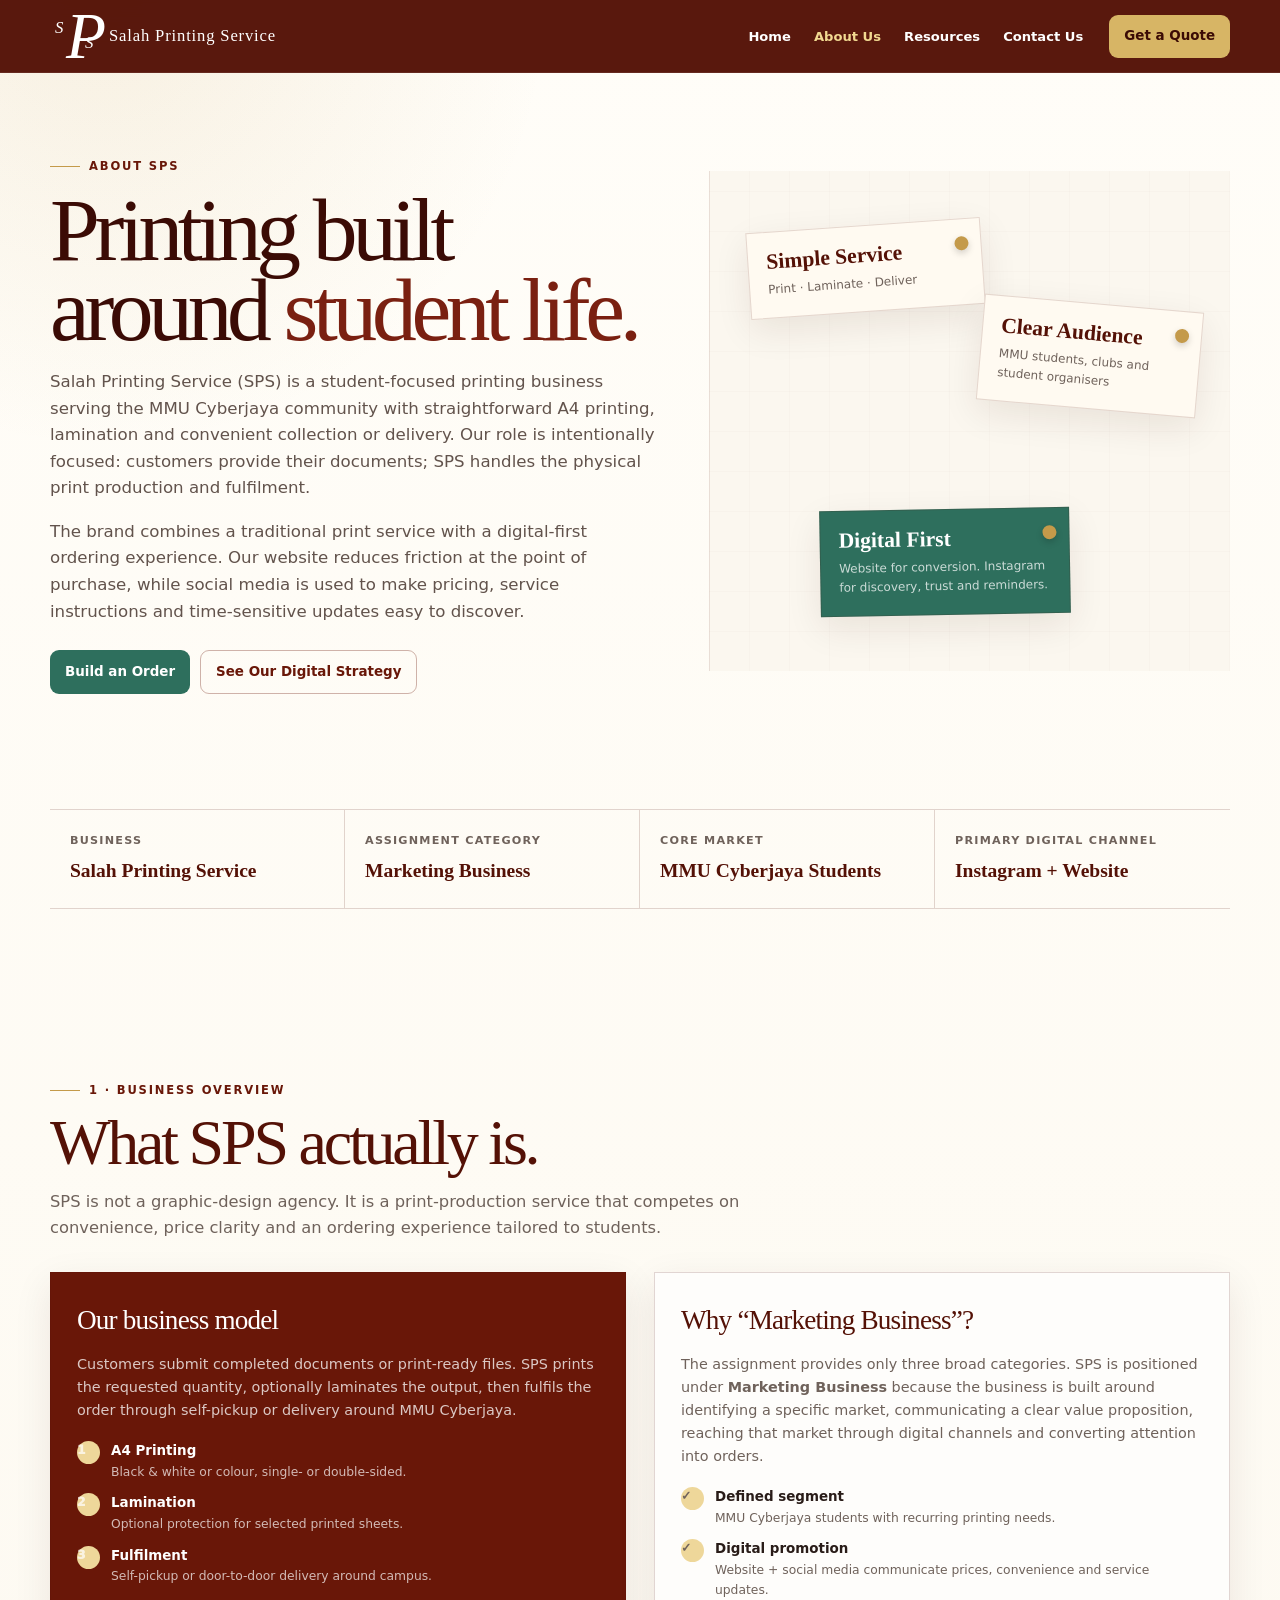
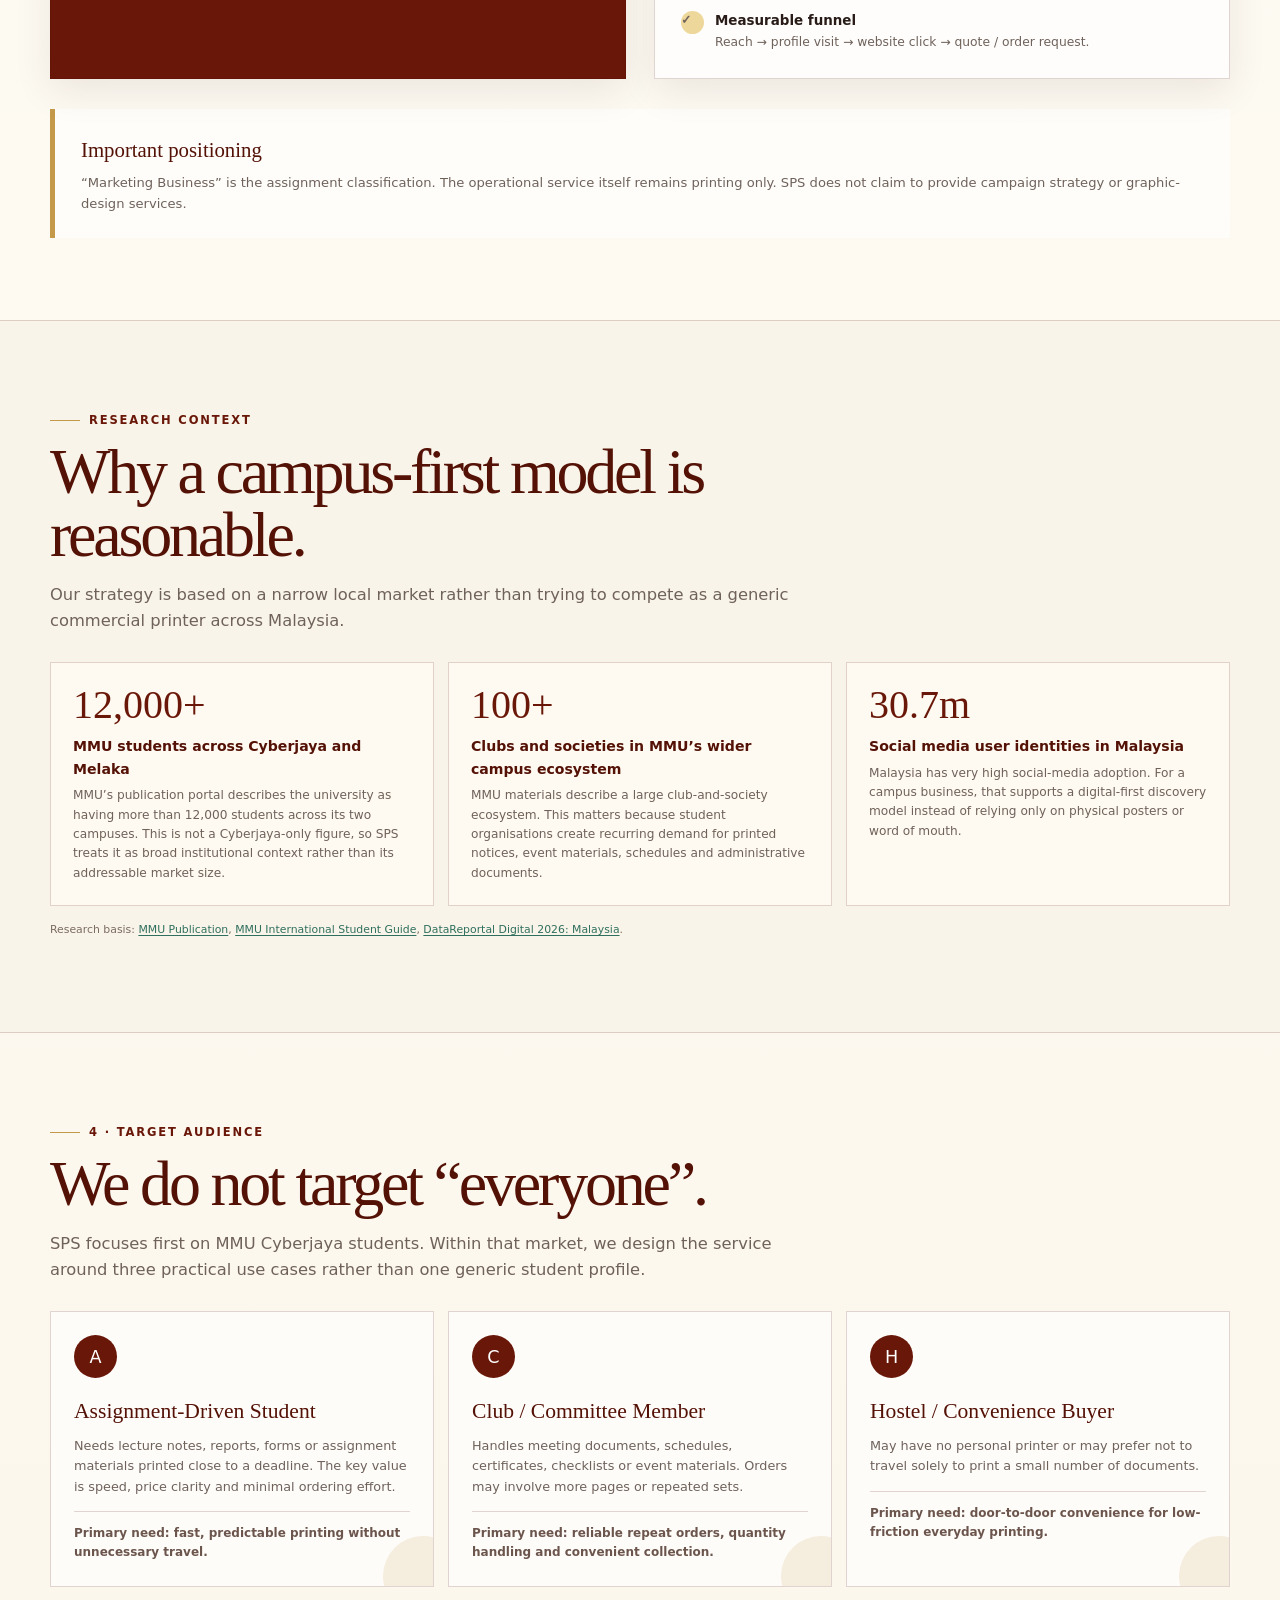
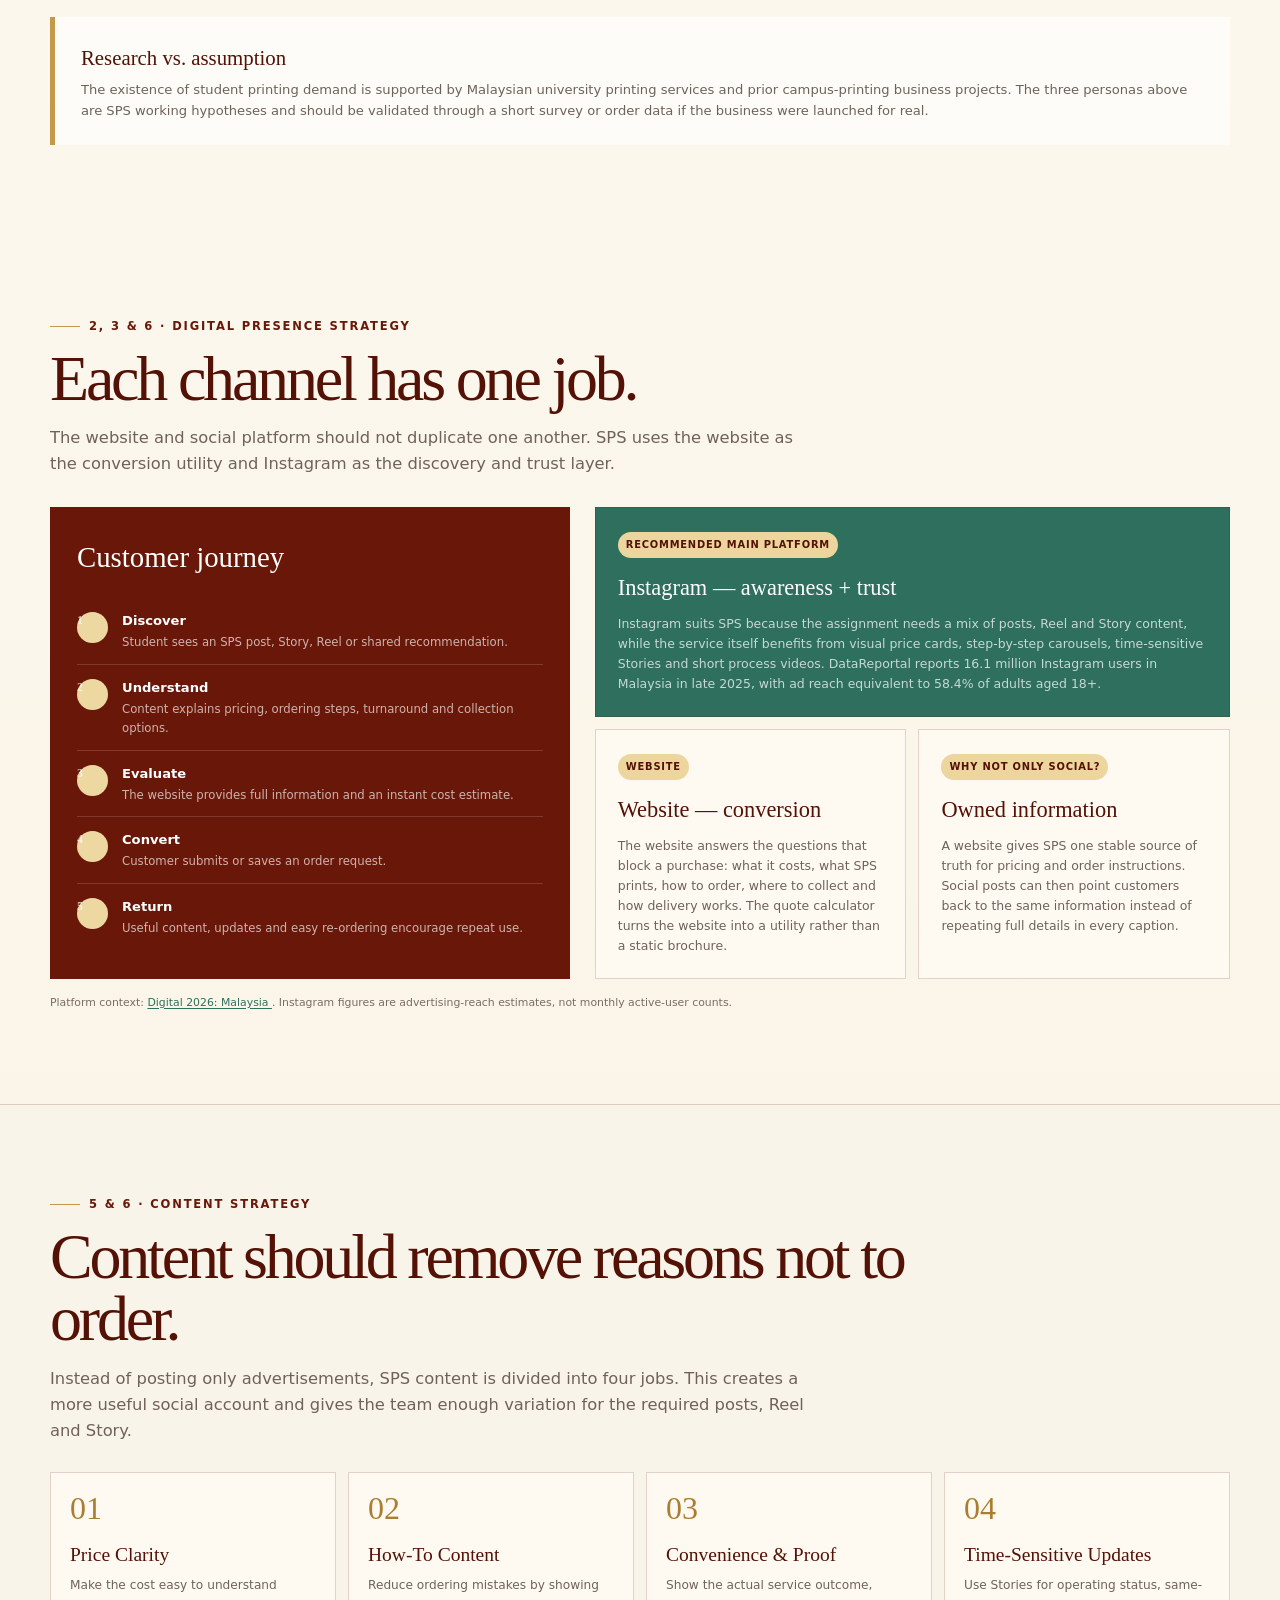
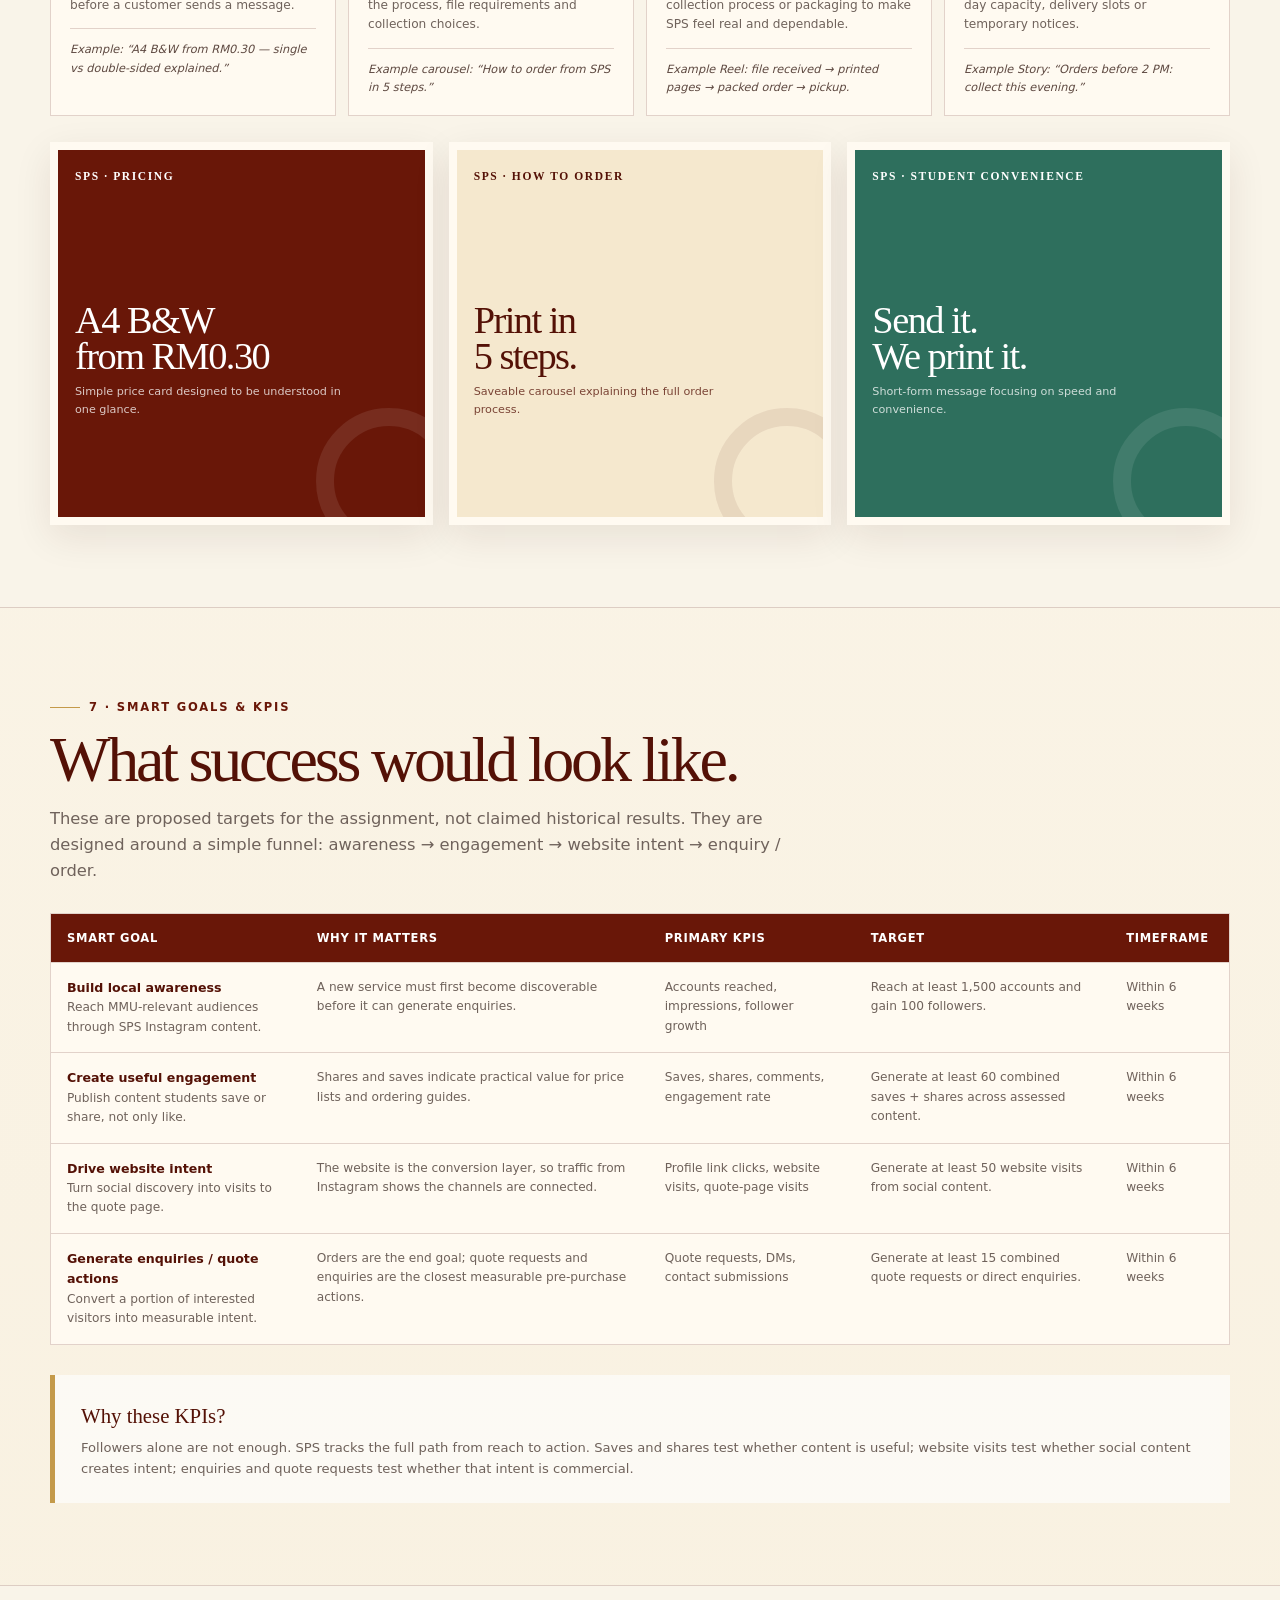
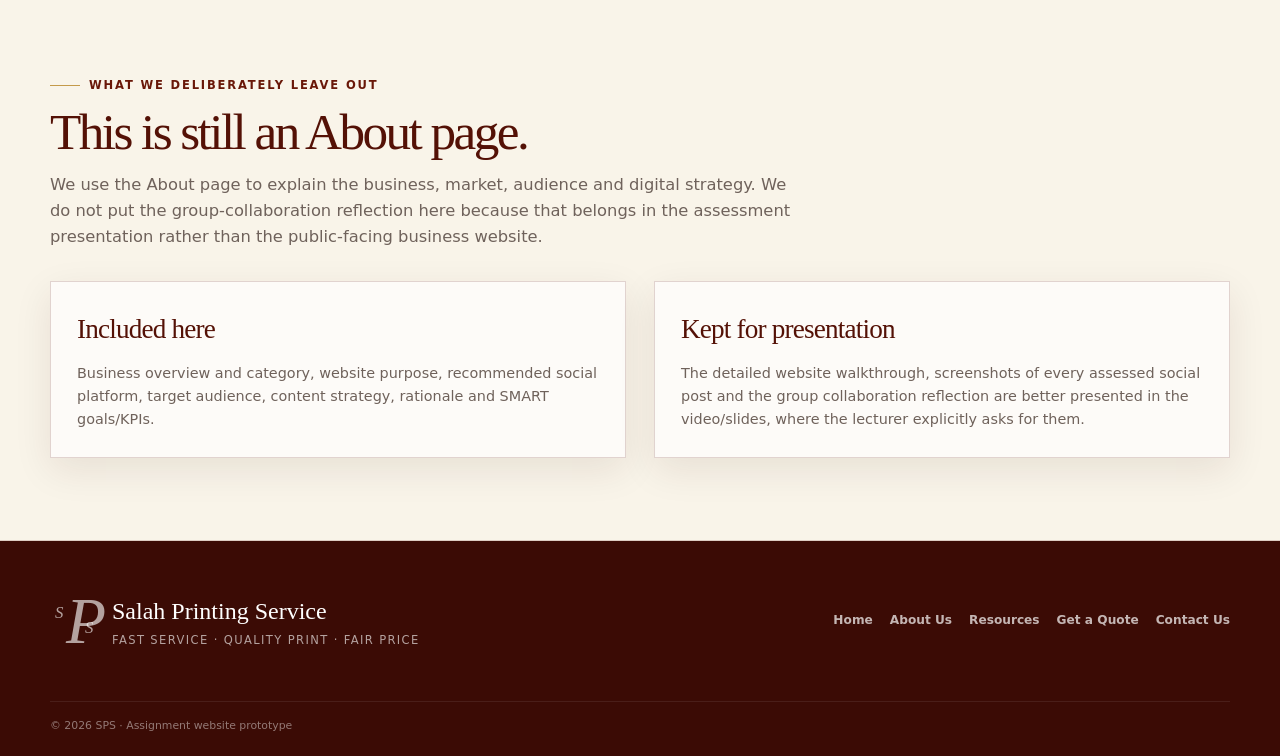
==== about.html @ 1ca29622 "Initial SPS website" ====
<!doctype html>
<html lang="en">
<head>
  <meta charset="utf-8" />
  <meta name="viewport" content="width=device-width, initial-scale=1" />
  <meta
    name="description"
    content="About SPS — Salah Printing Service. Business overview, audience, digital strategy, social media approach and measurable goals."
  />
  <title>About Us — SPS | Salah Printing Service</title>

  <style>
    :root {
      --maroon-950: #3b0b05;
      --maroon-900: #541106;
      --maroon-800: #691708;
      --maroon-700: #7a2011;
      --cream-50: #fffdf7;
      --cream-100: #f8f0df;
      --cream-150: #f2e6d0;
      --cream-200: #e8d7ba;
      --gold-500: #c49a4a;
      --gold-600: #aa7e31;
      --green-700: #2e6f5d;
      --green-800: #245848;
      --ink: #291c18;
      --muted: #6f625b;
      --line: rgba(84, 17, 6, 0.17);
      --white: #fff;
      --shadow: 0 22px 70px rgba(58, 23, 10, 0.14);
      --shadow-soft: 0 12px 36px rgba(58, 23, 10, 0.09);
      --max: 1180px;
      --serif: Georgia, "Times New Roman", Times, serif;
      --sans: Inter, ui-sans-serif, system-ui, -apple-system, BlinkMacSystemFont, "Segoe UI", sans-serif;
    }

    * { box-sizing: border-box; }
    html { scroll-behavior: smooth; }

    body {
      margin: 0;
      color: var(--ink);
      background:
        radial-gradient(circle at 8% 0%, rgba(196,154,74,.13), transparent 28rem),
        linear-gradient(180deg, #fffdf8 0%, #f8f0df 100%);
      font-family: var(--sans);
      line-height: 1.6;
    }

    a { color: inherit; text-decoration: none; }
    button { font: inherit; cursor: pointer; }
    .container { width: min(calc(100% - 36px), var(--max)); margin-inline: auto; }

    .topbar {
      position: sticky;
      top: 0;
      z-index: 90;
      color: white;
      background: rgba(84,17,6,.97);
      border-bottom: 1px solid rgba(255,255,255,.08);
      backdrop-filter: blur(14px);
    }

    .nav {
      min-height: 72px;
      display: flex;
      align-items: center;
      gap: 26px;
    }

    .brand {
      display: inline-flex;
      align-items: center;
      gap: 12px;
      color: white;
      min-width: 110px;
    }

    .monogram {
      position: relative;
      width: 47px;
      height: 48px;
      flex: 0 0 auto;
      font-family: var(--serif);
      color: #fff;
    }

    .monogram .p {
      position: absolute;
      left: 16px;
      top: -8px;
      font-size: 4.1rem;
      line-height: 1;
      font-style: italic;
    }

    .monogram .s1,
    .monogram .s2 {
      position: absolute;
      left: 5px;
      font-size: 1.05rem;
      font-style: italic;
      z-index: 2;
    }

    .monogram .s1 { top: 3px; }
    .monogram .s2 { bottom: 3px; left: 35px; }

    .brand-name {
      display: none;
      font-family: var(--serif);
      letter-spacing: .05em;
      font-size: 1.04rem;
    }

    .nav-links {
      margin-left: auto;
      display: flex;
      align-items: center;
      gap: 23px;
      font-size: .82rem;
      font-weight: 750;
    }

    .nav-links a:hover, .nav-links a.active { color: #f1d891; }

    .btn {
      min-height: 43px;
      border: 0;
      border-radius: 9px;
      padding: 10px 15px;
      display: inline-flex;
      align-items: center;
      justify-content: center;
      gap: 8px;
      font-size: .84rem;
      font-weight: 850;
      transition: .18s ease;
    }

    .btn:hover { transform: translateY(-2px); }
    .btn-gold { color: var(--maroon-950); background: #d7b565; }
    .btn-maroon { color: #fff; background: var(--maroon-800); }
    .btn-green { color: #fff; background: var(--green-700); }
    .btn-outline { color: var(--maroon-800); border: 1px solid rgba(105,23,8,.32); background: transparent; }

    .menu-btn {
      display: none;
      margin-left: auto;
      width: 43px;
      height: 43px;
      color: white;
      background: rgba(255,255,255,.08);
      border: 1px solid rgba(255,255,255,.22);
      border-radius: 10px;
      font-size: 1.2rem;
    }

    .section { padding: 82px 0; }

    .kicker {
      display: inline-flex;
      align-items: center;
      gap: 9px;
      color: var(--maroon-800);
      text-transform: uppercase;
      letter-spacing: .16em;
      font-size: .72rem;
      font-weight: 900;
    }

    .kicker::before {
      content: "";
      width: 30px;
      height: 1px;
      background: var(--gold-500);
    }

    .display {
      margin: 12px 0 15px;
      max-width: 860px;
      color: var(--maroon-900);
      font-family: var(--serif);
      font-size: clamp(2.6rem, 5vw, 5rem);
      font-weight: 500;
      letter-spacing: -.05em;
      line-height: .98;
    }

    .lead {
      margin: 0;
      max-width: 760px;
      color: var(--muted);
      font-size: 1.02rem;
    }

    /* Hero */
    .about-hero {
      padding: 76px 0 60px;
      overflow: hidden;
    }

    .hero-grid {
      display: grid;
      grid-template-columns: 1.08fr .92fr;
      gap: 48px;
      align-items: center;
    }

    .hero-title {
      margin: 14px 0 18px;
      color: var(--maroon-950);
      font-family: var(--serif);
      font-size: clamp(3.5rem, 7vw, 6.8rem);
      font-weight: 500;
      letter-spacing: -.06em;
      line-height: .9;
    }

    .hero-title span { color: var(--maroon-700); }

    .hero-copy p {
      max-width: 690px;
      color: #62534c;
      font-size: 1.04rem;
    }

    .hero-actions {
      display: flex;
      flex-wrap: wrap;
      gap: 10px;
      margin-top: 25px;
    }

    .hero-board {
      min-height: 500px;
      position: relative;
      background:
        linear-gradient(rgba(255,255,255,.6), rgba(255,255,255,.6)),
        repeating-linear-gradient(0deg, transparent 0 39px, rgba(84,17,6,.05) 39px 40px),
        repeating-linear-gradient(90deg, transparent 0 39px, rgba(84,17,6,.05) 39px 40px),
        #f6ecd8;
      border-left: 1px solid rgba(84,17,6,.09);
    }

    .paper {
      position: absolute;
      padding: 18px;
      background: #fffaf1;
      border: 1px solid rgba(84,17,6,.15);
      box-shadow: var(--shadow-soft);
      color: var(--maroon-900);
    }

    .paper strong {
      display: block;
      font-family: var(--serif);
      font-size: 1.35rem;
      line-height: 1.05;
    }

    .paper span {
      display: block;
      margin-top: 7px;
      color: var(--muted);
      font-size: .75rem;
    }

    .paper.p1 {
      width: 235px;
      top: 54px;
      left: 38px;
      transform: rotate(-4deg);
    }

    .paper.p2 {
      width: 220px;
      right: 30px;
      top: 132px;
      transform: rotate(5deg);
    }

    .paper.p3 {
      width: 250px;
      left: 110px;
      bottom: 56px;
      color: white;
      background: var(--green-700);
      transform: rotate(-1deg);
    }

    .paper.p3 span { color: rgba(255,255,255,.75); }

    .pin {
      width: 14px;
      height: 14px;
      position: absolute;
      top: 10px;
      right: 12px;
      border-radius: 50%;
      background: var(--gold-500);
      box-shadow: 0 3px 7px rgba(0,0,0,.18);
    }

    /* Snapshot */
    .snapshot-grid {
      display: grid;
      grid-template-columns: repeat(4, 1fr);
      margin-top: 30px;
      border-top: 1px solid var(--line);
      border-bottom: 1px solid var(--line);
    }

    .snapshot {
      padding: 22px 20px;
      border-right: 1px solid var(--line);
    }

    .snapshot:last-child { border-right: 0; }

    .snapshot span {
      display: block;
      color: var(--muted);
      font-size: .7rem;
      text-transform: uppercase;
      letter-spacing: .11em;
      font-weight: 850;
    }

    .snapshot strong {
      display: block;
      margin-top: 5px;
      color: var(--maroon-900);
      font-family: var(--serif);
      font-size: 1.22rem;
      font-weight: 600;
    }

    /* Cards */
    .two-col {
      display: grid;
      grid-template-columns: 1fr 1fr;
      gap: 28px;
      margin-top: 31px;
    }

    .card {
      padding: 26px;
      background: rgba(255,255,255,.68);
      border: 1px solid var(--line);
      box-shadow: var(--shadow-soft);
    }

    .card.dark {
      color: white;
      background: var(--maroon-800);
    }

    .card.green {
      color: white;
      background: var(--green-700);
    }

    .card h3 {
      margin: 0 0 10px;
      color: var(--maroon-900);
      font-family: var(--serif);
      font-size: 1.7rem;
      font-weight: 500;
      letter-spacing: -.03em;
    }

    .card.dark h3, .card.green h3 { color: white; }
    .card p { margin: 0; color: var(--muted); font-size: .9rem; }
    .card.dark p, .card.green p { color: rgba(255,255,255,.76); }

    .bullet-list {
      display: grid;
      gap: 10px;
      margin: 18px 0 0;
    }

    .bullet {
      display: grid;
      grid-template-columns: 24px 1fr;
      gap: 10px;
      align-items: start;
    }

    .bullet-mark {
      width: 23px;
      height: 23px;
      border-radius: 50%;
      display: grid;
      place-items: center;
      color: var(--maroon-900);
      background: #eed79a;
      font-size: .72rem;
      font-weight: 1000;
    }

    .bullet strong {
      display: block;
      font-size: .84rem;
    }

    .bullet span {
      display: block;
      color: var(--muted);
      font-size: .77rem;
      margin-top: 1px;
    }

    .dark .bullet span, .green .bullet span { color: rgba(255,255,255,.7); }

    /* Research */
    .research-band {
      background:
        linear-gradient(rgba(255,255,255,.54), rgba(255,255,255,.54)),
        var(--cream-150);
      border-block: 1px solid var(--line);
    }

    .research-grid {
      display: grid;
      grid-template-columns: repeat(3, 1fr);
      gap: 14px;
      margin-top: 28px;
    }

    .research-stat {
      min-height: 178px;
      padding: 22px;
      background: #fffaf1;
      border: 1px solid var(--line);
    }

    .research-stat .num {
      color: var(--maroon-800);
      font-family: var(--serif);
      font-size: 2.5rem;
      line-height: 1;
    }

    .research-stat strong {
      display: block;
      margin-top: 10px;
      color: var(--maroon-900);
      font-size: .88rem;
    }

    .research-stat p {
      margin: 6px 0 0;
      color: var(--muted);
      font-size: .76rem;
    }

    .source-note {
      margin-top: 15px;
      color: #7b6b61;
      font-size: .68rem;
    }

    .source-note a {
      color: var(--green-700);
      text-decoration: underline;
      text-underline-offset: 2px;
    }

    /* Audience */
    .audience-grid {
      display: grid;
      grid-template-columns: repeat(3, 1fr);
      gap: 14px;
      margin-top: 28px;
    }

    .persona {
      min-height: 250px;
      padding: 23px;
      background: rgba(255,255,255,.68);
      border: 1px solid var(--line);
      position: relative;
      overflow: hidden;
    }

    .persona::after {
      content: "";
      width: 80px;
      height: 80px;
      position: absolute;
      right: -30px;
      bottom: -30px;
      border-radius: 50%;
      background: rgba(196,154,74,.16);
    }

    .persona-icon {
      width: 43px;
      height: 43px;
      border-radius: 50%;
      display: grid;
      place-items: center;
      color: white;
      background: var(--maroon-800);
      font-size: 1.1rem;
    }

    .persona h3 {
      margin: 16px 0 7px;
      color: var(--maroon-900);
      font-family: var(--serif);
      font-size: 1.35rem;
      font-weight: 500;
    }

    .persona p {
      margin: 0;
      color: var(--muted);
      font-size: .8rem;
    }

    .persona .need {
      margin-top: 14px;
      padding-top: 12px;
      border-top: 1px solid var(--line);
      color: #6b554c;
      font-size: .75rem;
      font-weight: 750;
    }

    /* Ecosystem */
    .ecosystem {
      display: grid;
      grid-template-columns: .9fr 1.1fr;
      gap: 25px;
      margin-top: 30px;
      align-items: stretch;
    }

    .journey {
      padding: 27px;
      background: var(--maroon-800);
      color: white;
    }

    .journey h3 {
      margin: 0 0 18px;
      font-family: var(--serif);
      font-size: 1.8rem;
      font-weight: 500;
    }

    .journey-step {
      display: grid;
      grid-template-columns: 34px 1fr;
      gap: 11px;
      padding: 12px 0;
      border-bottom: 1px solid rgba(255,255,255,.15);
    }

    .journey-step:last-child { border-bottom: 0; }

    .journey-num {
      width: 31px;
      height: 31px;
      display: grid;
      place-items: center;
      border-radius: 50%;
      color: var(--maroon-900);
      background: #edd8a1;
      font-family: var(--serif);
      font-weight: 700;
    }

    .journey-step strong { display: block; font-size: .82rem; }
    .journey-step span { display: block; margin-top: 2px; color: rgba(255,255,255,.67); font-size: .73rem; }

    .channels {
      display: grid;
      grid-template-columns: 1fr 1fr;
      gap: 12px;
    }

    .channel {
      padding: 22px;
      background: #fffaf1;
      border: 1px solid var(--line);
    }

    .channel.primary {
      grid-column: 1 / -1;
      background: var(--green-700);
      color: white;
    }

    .channel-tag {
      display: inline-block;
      padding: 5px 8px;
      border-radius: 999px;
      color: var(--maroon-900);
      background: #ecd69e;
      font-size: .62rem;
      font-weight: 900;
      text-transform: uppercase;
      letter-spacing: .08em;
    }

    .channel h3 {
      margin: 12px 0 8px;
      color: var(--maroon-900);
      font-family: var(--serif);
      font-size: 1.4rem;
      font-weight: 500;
    }

    .channel.primary h3 { color: white; }
    .channel p { margin: 0; color: var(--muted); font-size: .78rem; }
    .channel.primary p { color: rgba(255,255,255,.73); }

    /* Content */
    .content-grid {
      display: grid;
      grid-template-columns: repeat(4, 1fr);
      gap: 12px;
      margin-top: 28px;
    }

    .content-card {
      min-height: 230px;
      padding: 19px;
      border: 1px solid var(--line);
      background: #fffaf1;
    }

    .content-card .number {
      color: var(--gold-600);
      font-family: var(--serif);
      font-size: 2rem;
      line-height: 1;
    }

    .content-card h3 {
      margin: 15px 0 6px;
      color: var(--maroon-900);
      font-family: var(--serif);
      font-size: 1.22rem;
      font-weight: 500;
    }

    .content-card p {
      margin: 0;
      color: var(--muted);
      font-size: .76rem;
    }

    .example {
      margin-top: 13px;
      padding-top: 11px;
      border-top: 1px solid var(--line);
      color: #5e4941;
      font-size: .71rem;
      font-style: italic;
    }

    /* Content mockups */
    .mockups {
      margin-top: 26px;
      display: grid;
      grid-template-columns: repeat(3, 1fr);
      gap: 16px;
    }

    .post {
      aspect-ratio: 1 / 1;
      padding: 17px;
      position: relative;
      overflow: hidden;
      border: 8px solid #fffaf1;
      box-shadow: var(--shadow-soft);
    }

    .post.price {
      color: #fff;
      background: var(--maroon-800);
    }

    .post.guide {
      color: var(--maroon-900);
      background: #f5e8ce;
    }

    .post.fast {
      color: #fff;
      background: var(--green-700);
    }

    .post .post-logo {
      font-family: var(--serif);
      font-size: .72rem;
      font-weight: 700;
      letter-spacing: .14em;
    }

    .post h4 {
      margin: 35% 0 8px;
      font-family: var(--serif);
      font-size: clamp(1.5rem, 3vw, 2.7rem);
      font-weight: 500;
      line-height: .95;
      letter-spacing: -.04em;
    }

    .post p { margin: 0; max-width: 85%; font-size: .7rem; opacity: .76; }

    .post::after {
      content: "";
      width: 110px;
      height: 110px;
      border: 18px solid rgba(255,255,255,.09);
      border-radius: 50%;
      position: absolute;
      right: -37px;
      bottom: -37px;
    }

    .post.guide::after { border-color: rgba(84,17,6,.08); }

    /* SMART */
    .smart-table {
      margin-top: 28px;
      border: 1px solid var(--line);
      background: #fffaf1;
      overflow-x: auto;
    }

    table {
      width: 100%;
      border-collapse: collapse;
      min-width: 850px;
    }

    th, td {
      padding: 15px 16px;
      border-bottom: 1px solid var(--line);
      vertical-align: top;
      text-align: left;
    }

    th {
      color: white;
      background: var(--maroon-800);
      font-size: .72rem;
      text-transform: uppercase;
      letter-spacing: .06em;
    }

    td {
      color: var(--muted);
      font-size: .76rem;
    }

    td strong {
      color: var(--maroon-900);
      font-size: .79rem;
    }

    tr:last-child td { border-bottom: 0; }

    /* Scope note */
    .scope-note {
      margin-top: 30px;
      padding: 24px 26px;
      border-left: 5px solid var(--gold-500);
      background: rgba(255,255,255,.62);
    }

    .scope-note strong {
      display: block;
      color: var(--maroon-900);
      font-family: var(--serif);
      font-size: 1.3rem;
      font-weight: 500;
    }

    .scope-note p {
      margin: 5px 0 0;
      color: var(--muted);
      font-size: .82rem;
    }

    /* Footer */
    footer {
      color: white;
      background: var(--maroon-950);
    }

    .footer-top {
      min-height: 160px;
      padding: 36px 0;
      display: grid;
      grid-template-columns: 1.2fr .8fr;
      gap: 30px;
      align-items: center;
    }

    .footer-brand {
      display: flex;
      align-items: center;
      gap: 15px;
    }

    .footer-brand strong {
      display: block;
      font-family: var(--serif);
      font-size: 1.5rem;
      font-weight: 500;
    }

    .footer-brand span {
      display: block;
      color: rgba(255,255,255,.62);
      font-size: .72rem;
      text-transform: uppercase;
      letter-spacing: .12em;
    }

    .footer-links {
      display: flex;
      justify-content: flex-end;
      gap: 17px;
      flex-wrap: wrap;
      color: rgba(255,255,255,.7);
      font-size: .76rem;
      font-weight: 700;
    }

    .footer-bottom {
      padding: 15px 0 22px;
      border-top: 1px solid rgba(255,255,255,.08);
      color: rgba(255,255,255,.45);
      font-size: .68rem;
    }

    @media (min-width: 1100px) {
      .brand-name { display: block; }
    }

    @media (max-width: 980px) {
      .hero-grid,
      .two-col,
      .ecosystem {
        grid-template-columns: 1fr;
      }

      .snapshot-grid { grid-template-columns: repeat(2, 1fr); }
      .snapshot:nth-child(2) { border-right: 0; }
      .snapshot:nth-child(-n+2) { border-bottom: 1px solid var(--line); }

      .research-grid,
      .audience-grid {
        grid-template-columns: 1fr;
      }

      .content-grid { grid-template-columns: repeat(2, 1fr); }
      .mockups { grid-template-columns: repeat(3, 1fr); }
    }

    @media (max-width: 780px) {
      .section { padding: 66px 0; }

      .nav-links,
      .nav .btn-gold {
        display: none;
      }

      .menu-btn {
        display: grid;
        place-items: center;
      }

      .nav-links.mobile-open {
        position: absolute;
        left: 14px;
        right: 14px;
        top: 61px;
        display: grid;
        gap: 0;
        padding: 12px;
        color: var(--maroon-900);
        background: #fffaf1;
        border: 1px solid var(--line);
        box-shadow: var(--shadow);
      }

      .nav-links.mobile-open a {
        padding: 12px 8px;
        border-bottom: 1px solid var(--line);
      }

      .hero-board { min-height: 400px; }
      .paper.p1 { left: 18px; top: 40px; width: 210px; }
      .paper.p2 { right: 15px; top: 125px; width: 190px; }
      .paper.p3 { left: 50px; bottom: 35px; width: 220px; }

      .content-grid,
      .channels {
        grid-template-columns: 1fr;
      }

      .channel.primary { grid-column: auto; }

      .mockups { grid-template-columns: 1fr; }
      .post { aspect-ratio: 1.25 / 1; }

      .footer-top { grid-template-columns: 1fr; }
      .footer-links { justify-content: flex-start; }
    }

    @media (max-width: 500px) {
      .container { width: min(calc(100% - 24px), var(--max)); }

      .snapshot-grid { grid-template-columns: 1fr; }
      .snapshot {
        border-right: 0;
        border-bottom: 1px solid var(--line);
      }
      .snapshot:last-child { border-bottom: 0; }

      .hero-actions { display: grid; }
      .hero-actions .btn { width: 100%; }

      .hero-board { min-height: 350px; }
      .paper { transform: none !important; }
      .paper.p1 { left: 10px; top: 30px; width: 190px; }
      .paper.p2 { right: 8px; top: 125px; width: 175px; }
      .paper.p3 { left: 22px; bottom: 25px; width: 210px; }
    }
  </style>
</head>

<body>
  <header class="topbar">
    <div class="container nav">
      <a class="brand" href="index.html" aria-label="SPS home">
        <span class="monogram" aria-hidden="true">
          <span class="s1">S</span>
          <span class="p">P</span>
          <span class="s2">S</span>
        </span>
        <span class="brand-name">Salah Printing Service</span>
      </a>

      <nav class="nav-links" id="navLinks">
        <a href="index.html">Home</a>
        <a class="active" href="about.html">About Us</a>
        <a href="index.html#resources">Resources</a>
        <a href="index.html#contact">Contact Us</a>
      </nav>

      <a class="btn btn-gold" href="index.html#quote">Get a Quote</a>
      <button class="menu-btn" id="menuBtn" type="button" aria-label="Open menu">☰</button>
    </div>
  </header>

  <main>
    <section class="about-hero">
      <div class="container hero-grid">
        <div class="hero-copy">
          <span class="kicker">About SPS</span>
          <h1 class="hero-title">Printing built around <span>student life.</span></h1>
          <p>
            Salah Printing Service (SPS) is a student-focused printing business serving the MMU
            Cyberjaya community with straightforward A4 printing, lamination and convenient
            collection or delivery. Our role is intentionally focused: customers provide their
            documents; SPS handles the physical print production and fulfilment.
          </p>

          <p>
            The brand combines a traditional print service with a digital-first ordering experience.
            Our website reduces friction at the point of purchase, while social media is used to
            make pricing, service instructions and time-sensitive updates easy to discover.
          </p>

          <div class="hero-actions">
            <a class="btn btn-green" href="index.html#quote">Build an Order</a>
            <a class="btn btn-outline" href="#strategy">See Our Digital Strategy</a>
          </div>
        </div>

        <div class="hero-board" aria-label="SPS strategy board">
          <article class="paper p1">
            <span class="pin"></span>
            <strong>Simple Service</strong>
            <span>Print · Laminate · Deliver</span>
          </article>

          <article class="paper p2">
            <span class="pin"></span>
            <strong>Clear Audience</strong>
            <span>MMU students, clubs and student organisers</span>
          </article>

          <article class="paper p3">
            <span class="pin"></span>
            <strong>Digital First</strong>
            <span>Website for conversion. Instagram for discovery, trust and reminders.</span>
          </article>
        </div>
      </div>
    </section>

    <section class="section" style="padding-top:25px;">
      <div class="container">
        <div class="snapshot-grid">
          <div class="snapshot">
            <span>Business</span>
            <strong>Salah Printing Service</strong>
          </div>
          <div class="snapshot">
            <span>Assignment Category</span>
            <strong>Marketing Business</strong>
          </div>
          <div class="snapshot">
            <span>Core Market</span>
            <strong>MMU Cyberjaya Students</strong>
          </div>
          <div class="snapshot">
            <span>Primary Digital Channel</span>
            <strong>Instagram + Website</strong>
          </div>
        </div>
      </div>
    </section>

    <section class="section" id="overview">
      <div class="container">
        <span class="kicker">1 · Business Overview</span>
        <h2 class="display">What SPS actually is.</h2>
        <p class="lead">
          SPS is not a graphic-design agency. It is a print-production service that competes on
          convenience, price clarity and an ordering experience tailored to students.
        </p>

        <div class="two-col">
          <article class="card dark">
            <h3>Our business model</h3>
            <p>
              Customers submit completed documents or print-ready files. SPS prints the requested
              quantity, optionally laminates the output, then fulfils the order through self-pickup
              or delivery around MMU Cyberjaya.
            </p>

            <div class="bullet-list">
              <div class="bullet">
                <span class="bullet-mark">1</span>
                <div><strong>A4 Printing</strong><span>Black & white or colour, single- or double-sided.</span></div>
              </div>
              <div class="bullet">
                <span class="bullet-mark">2</span>
                <div><strong>Lamination</strong><span>Optional protection for selected printed sheets.</span></div>
              </div>
              <div class="bullet">
                <span class="bullet-mark">3</span>
                <div><strong>Fulfilment</strong><span>Self-pickup or door-to-door delivery around campus.</span></div>
              </div>
            </div>
          </article>

          <article class="card">
            <h3>Why “Marketing Business”?</h3>
            <p>
              The assignment provides only three broad categories. SPS is positioned under
              <strong>Marketing Business</strong> because the business is built around identifying a
              specific market, communicating a clear value proposition, reaching that market through
              digital channels and converting attention into orders.
            </p>

            <div class="bullet-list">
              <div class="bullet">
                <span class="bullet-mark">✓</span>
                <div><strong>Defined segment</strong><span>MMU Cyberjaya students with recurring printing needs.</span></div>
              </div>
              <div class="bullet">
                <span class="bullet-mark">✓</span>
                <div><strong>Digital promotion</strong><span>Website + social media communicate prices, convenience and service updates.</span></div>
              </div>
              <div class="bullet">
                <span class="bullet-mark">✓</span>
                <div><strong>Measurable funnel</strong><span>Reach → profile visit → website click → quote / order request.</span></div>
              </div>
            </div>
          </article>
        </div>

        <div class="scope-note">
          <strong>Important positioning</strong>
          <p>
            “Marketing Business” is the assignment classification. The operational service itself
            remains printing only. SPS does not claim to provide campaign strategy or graphic-design services.
          </p>
        </div>
      </div>
    </section>

    <section class="section research-band">
      <div class="container">
        <span class="kicker">Research Context</span>
        <h2 class="display">Why a campus-first model is reasonable.</h2>
        <p class="lead">
          Our strategy is based on a narrow local market rather than trying to compete as a generic
          commercial printer across Malaysia.
        </p>

        <div class="research-grid">
          <article class="research-stat">
            <div class="num">12,000+</div>
            <strong>MMU students across Cyberjaya and Melaka</strong>
            <p>
              MMU’s publication portal describes the university as having more than 12,000 students
              across its two campuses. This is not a Cyberjaya-only figure, so SPS treats it as broad
              institutional context rather than its addressable market size.
            </p>
          </article>

          <article class="research-stat">
            <div class="num">100+</div>
            <strong>Clubs and societies in MMU’s wider campus ecosystem</strong>
            <p>
              MMU materials describe a large club-and-society ecosystem. This matters because student
              organisations create recurring demand for printed notices, event materials, schedules
              and administrative documents.
            </p>
          </article>

          <article class="research-stat">
            <div class="num">30.7m</div>
            <strong>Social media user identities in Malaysia</strong>
            <p>
              Malaysia has very high social-media adoption. For a campus business, that supports a
              digital-first discovery model instead of relying only on physical posters or word of mouth.
            </p>
          </article>
        </div>

        <p class="source-note">
          Research basis:
          <a href="https://e-publication.mmu.edu.my/" target="_blank" rel="noreferrer">MMU Publication</a>,
          <a href="https://www.mmu.edu.my/wp-content/uploads/2023/10/IntStudentGuide_Updated22092023.pdf" target="_blank" rel="noreferrer">MMU International Student Guide</a>,
          <a href="https://datareportal.com/reports/digital-2026-malaysia" target="_blank" rel="noreferrer">DataReportal Digital 2026: Malaysia</a>.
        </p>
      </div>
    </section>

    <section class="section" id="audience">
      <div class="container">
        <span class="kicker">4 · Target Audience</span>
        <h2 class="display">We do not target “everyone”.</h2>
        <p class="lead">
          SPS focuses first on MMU Cyberjaya students. Within that market, we design the service around
          three practical use cases rather than one generic student profile.
        </p>

        <div class="audience-grid">
          <article class="persona">
            <div class="persona-icon">A</div>
            <h3>Assignment-Driven Student</h3>
            <p>
              Needs lecture notes, reports, forms or assignment materials printed close to a deadline.
              The key value is speed, price clarity and minimal ordering effort.
            </p>
            <div class="need">Primary need: fast, predictable printing without unnecessary travel.</div>
          </article>

          <article class="persona">
            <div class="persona-icon">C</div>
            <h3>Club / Committee Member</h3>
            <p>
              Handles meeting documents, schedules, certificates, checklists or event materials.
              Orders may involve more pages or repeated sets.
            </p>
            <div class="need">Primary need: reliable repeat orders, quantity handling and convenient collection.</div>
          </article>

          <article class="persona">
            <div class="persona-icon">H</div>
            <h3>Hostel / Convenience Buyer</h3>
            <p>
              May have no personal printer or may prefer not to travel solely to print a small number
              of documents.
            </p>
            <div class="need">Primary need: door-to-door convenience for low-friction everyday printing.</div>
          </article>
        </div>

        <div class="scope-note">
          <strong>Research vs. assumption</strong>
          <p>
            The existence of student printing demand is supported by Malaysian university printing
            services and prior campus-printing business projects. The three personas above are SPS
            working hypotheses and should be validated through a short survey or order data if the
            business were launched for real.
          </p>
        </div>
      </div>
    </section>

    <section class="section" id="strategy">
      <div class="container">
        <span class="kicker">2, 3 & 6 · Digital Presence Strategy</span>
        <h2 class="display">Each channel has one job.</h2>
        <p class="lead">
          The website and social platform should not duplicate one another. SPS uses the website as
          the conversion utility and Instagram as the discovery and trust layer.
        </p>

        <div class="ecosystem">
          <div class="journey">
            <h3>Customer journey</h3>

            <div class="journey-step">
              <span class="journey-num">1</span>
              <div><strong>Discover</strong><span>Student sees an SPS post, Story, Reel or shared recommendation.</span></div>
            </div>

            <div class="journey-step">
              <span class="journey-num">2</span>
              <div><strong>Understand</strong><span>Content explains pricing, ordering steps, turnaround and collection options.</span></div>
            </div>

            <div class="journey-step">
              <span class="journey-num">3</span>
              <div><strong>Evaluate</strong><span>The website provides full information and an instant cost estimate.</span></div>
            </div>

            <div class="journey-step">
              <span class="journey-num">4</span>
              <div><strong>Convert</strong><span>Customer submits or saves an order request.</span></div>
            </div>

            <div class="journey-step">
              <span class="journey-num">5</span>
              <div><strong>Return</strong><span>Useful content, updates and easy re-ordering encourage repeat use.</span></div>
            </div>
          </div>

          <div class="channels">
            <article class="channel primary">
              <span class="channel-tag">Recommended Main Platform</span>
              <h3>Instagram — awareness + trust</h3>
              <p>
                Instagram suits SPS because the assignment needs a mix of posts, Reel and Story content,
                while the service itself benefits from visual price cards, step-by-step carousels,
                time-sensitive Stories and short process videos. DataReportal reports 16.1 million
                Instagram users in Malaysia in late 2025, with ad reach equivalent to 58.4% of adults
                aged 18+.
              </p>
            </article>

            <article class="channel">
              <span class="channel-tag">Website</span>
              <h3>Website — conversion</h3>
              <p>
                The website answers the questions that block a purchase: what it costs, what SPS prints,
                how to order, where to collect and how delivery works. The quote calculator turns the
                website into a utility rather than a static brochure.
              </p>
            </article>

            <article class="channel">
              <span class="channel-tag">Why not only social?</span>
              <h3>Owned information</h3>
              <p>
                A website gives SPS one stable source of truth for pricing and order instructions.
                Social posts can then point customers back to the same information instead of repeating
                full details in every caption.
              </p>
            </article>
          </div>
        </div>

        <p class="source-note">
          Platform context:
          <a href="https://datareportal.com/reports/digital-2026-malaysia" target="_blank" rel="noreferrer">
            Digital 2026: Malaysia
          </a>.
          Instagram figures are advertising-reach estimates, not monthly active-user counts.
        </p>
      </div>
    </section>

    <section class="section research-band" id="content">
      <div class="container">
        <span class="kicker">5 & 6 · Content Strategy</span>
        <h2 class="display">Content should remove reasons not to order.</h2>
        <p class="lead">
          Instead of posting only advertisements, SPS content is divided into four jobs. This creates a
          more useful social account and gives the team enough variation for the required posts, Reel and Story.
        </p>

        <div class="content-grid">
          <article class="content-card">
            <div class="number">01</div>
            <h3>Price Clarity</h3>
            <p>Make the cost easy to understand before a customer sends a message.</p>
            <div class="example">Example: “A4 B&W from RM0.30 — single vs double-sided explained.”</div>
          </article>

          <article class="content-card">
            <div class="number">02</div>
            <h3>How-To Content</h3>
            <p>Reduce ordering mistakes by showing the process, file requirements and collection choices.</p>
            <div class="example">Example carousel: “How to order from SPS in 5 steps.”</div>
          </article>

          <article class="content-card">
            <div class="number">03</div>
            <h3>Convenience & Proof</h3>
            <p>Show the actual service outcome, collection process or packaging to make SPS feel real and dependable.</p>
            <div class="example">Example Reel: file received → printed pages → packed order → pickup.</div>
          </article>

          <article class="content-card">
            <div class="number">04</div>
            <h3>Time-Sensitive Updates</h3>
            <p>Use Stories for operating status, same-day capacity, delivery slots or temporary notices.</p>
            <div class="example">Example Story: “Orders before 2 PM: collect this evening.”</div>
          </article>
        </div>

        <div class="mockups">
          <article class="post price">
            <div class="post-logo">SPS · PRICING</div>
            <h4>A4 B&W<br>from RM0.30</h4>
            <p>Simple price card designed to be understood in one glance.</p>
          </article>

          <article class="post guide">
            <div class="post-logo">SPS · HOW TO ORDER</div>
            <h4>Print in<br>5 steps.</h4>
            <p>Saveable carousel explaining the full order process.</p>
          </article>

          <article class="post fast">
            <div class="post-logo">SPS · STUDENT CONVENIENCE</div>
            <h4>Send it.<br>We print it.</h4>
            <p>Short-form message focusing on speed and convenience.</p>
          </article>
        </div>
      </div>
    </section>

    <section class="section" id="goals">
      <div class="container">
        <span class="kicker">7 · SMART Goals & KPIs</span>
        <h2 class="display">What success would look like.</h2>
        <p class="lead">
          These are proposed targets for the assignment, not claimed historical results. They are designed
          around a simple funnel: awareness → engagement → website intent → enquiry / order.
        </p>

        <div class="smart-table">
          <table>
            <thead>
              <tr>
                <th>SMART Goal</th>
                <th>Why It Matters</th>
                <th>Primary KPIs</th>
                <th>Target</th>
                <th>Timeframe</th>
              </tr>
            </thead>
            <tbody>
              <tr>
                <td><strong>Build local awareness</strong><br>Reach MMU-relevant audiences through SPS Instagram content.</td>
                <td>A new service must first become discoverable before it can generate enquiries.</td>
                <td>Accounts reached, impressions, follower growth</td>
                <td>Reach at least 1,500 accounts and gain 100 followers.</td>
                <td>Within 6 weeks</td>
              </tr>

              <tr>
                <td><strong>Create useful engagement</strong><br>Publish content students save or share, not only like.</td>
                <td>Shares and saves indicate practical value for price lists and ordering guides.</td>
                <td>Saves, shares, comments, engagement rate</td>
                <td>Generate at least 60 combined saves + shares across assessed content.</td>
                <td>Within 6 weeks</td>
              </tr>

              <tr>
                <td><strong>Drive website intent</strong><br>Turn social discovery into visits to the quote page.</td>
                <td>The website is the conversion layer, so traffic from Instagram shows the channels are connected.</td>
                <td>Profile link clicks, website visits, quote-page visits</td>
                <td>Generate at least 50 website visits from social content.</td>
                <td>Within 6 weeks</td>
              </tr>

              <tr>
                <td><strong>Generate enquiries / quote actions</strong><br>Convert a portion of interested visitors into measurable intent.</td>
                <td>Orders are the end goal; quote requests and enquiries are the closest measurable pre-purchase actions.</td>
                <td>Quote requests, DMs, contact submissions</td>
                <td>Generate at least 15 combined quote requests or direct enquiries.</td>
                <td>Within 6 weeks</td>
              </tr>
            </tbody>
          </table>
        </div>

        <div class="scope-note">
          <strong>Why these KPIs?</strong>
          <p>
            Followers alone are not enough. SPS tracks the full path from reach to action. Saves and
            shares test whether content is useful; website visits test whether social content creates
            intent; enquiries and quote requests test whether that intent is commercial.
          </p>
        </div>
      </div>
    </section>

    <section class="section research-band">
      <div class="container">
        <span class="kicker">What We Deliberately Leave Out</span>
        <h2 class="display" style="font-size:clamp(2.3rem,4vw,4rem);">This is still an About page.</h2>
        <p class="lead">
          We use the About page to explain the business, market, audience and digital strategy.
          We do not put the group-collaboration reflection here because that belongs in the assessment
          presentation rather than the public-facing business website.
        </p>

        <div class="two-col">
          <article class="card">
            <h3>Included here</h3>
            <p>
              Business overview and category, website purpose, recommended social platform, target
              audience, content strategy, rationale and SMART goals/KPIs.
            </p>
          </article>

          <article class="card">
            <h3>Kept for presentation</h3>
            <p>
              The detailed website walkthrough, screenshots of every assessed social post and the
              group collaboration reflection are better presented in the video/slides, where the
              lecturer explicitly asks for them.
            </p>
          </article>
        </div>
      </div>
    </section>
  </main>

  <footer>
    <div class="container footer-top">
      <div class="footer-brand">
        <span class="monogram" aria-hidden="true">
          <span class="s1">S</span>
          <span class="p">P</span>
          <span class="s2">S</span>
        </span>
        <div>
          <strong>Salah Printing Service</strong>
          <span>Fast service · Quality print · Fair price</span>
        </div>
      </div>

      <div class="footer-links">
        <a href="index.html">Home</a>
        <a href="about.html">About Us</a>
        <a href="index.html#resources">Resources</a>
        <a href="index.html#quote">Get a Quote</a>
        <a href="index.html#contact">Contact Us</a>
      </div>
    </div>

    <div class="container footer-bottom">
      © <span id="year"></span> SPS · Assignment website prototype
    </div>
  </footer>

  <script>
    const menuBtn = document.getElementById("menuBtn");
    const navLinks = document.getElementById("navLinks");

    menuBtn.addEventListener("click", () => {
      navLinks.classList.toggle("mobile-open");
    });

    navLinks.querySelectorAll("a").forEach(link => {
      link.addEventListener("click", () => navLinks.classList.remove("mobile-open"));
    });

    document.getElementById("year").textContent = new Date().getFullYear();
  </script>
</body>
</html>
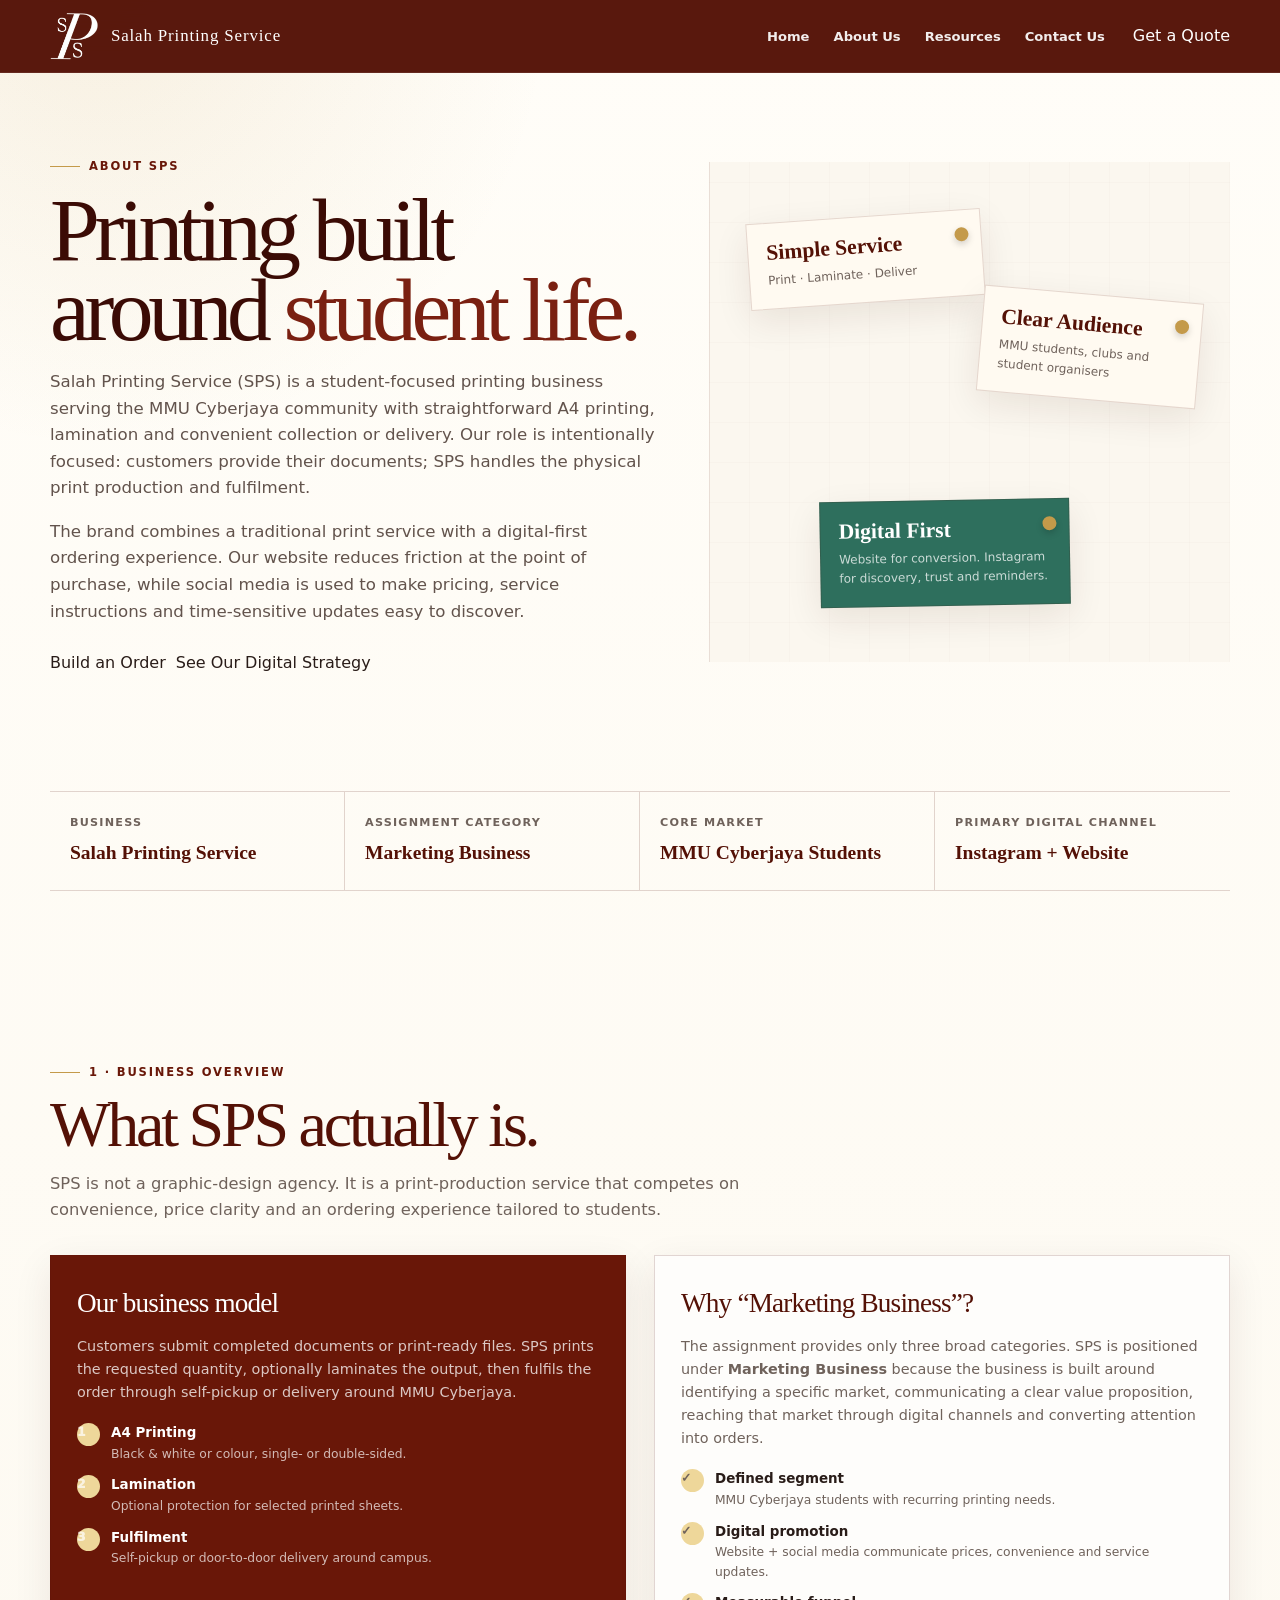
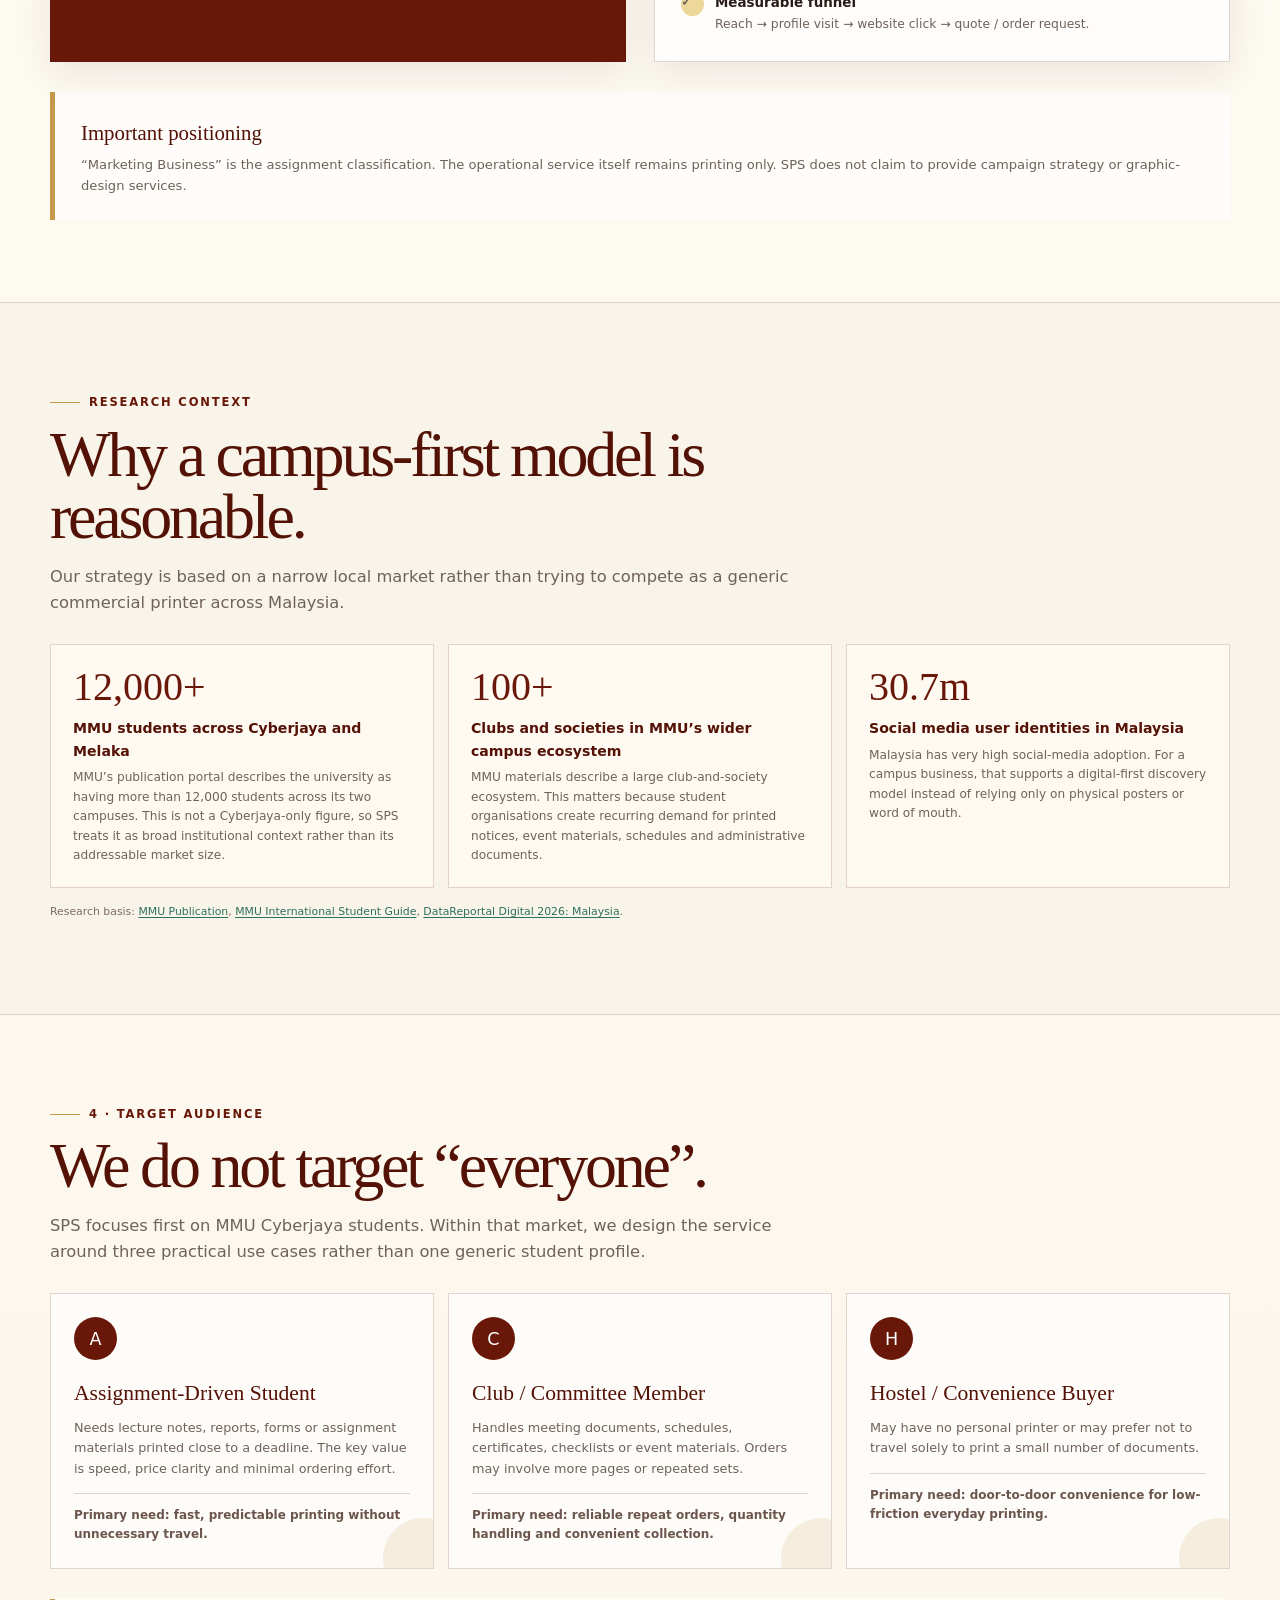
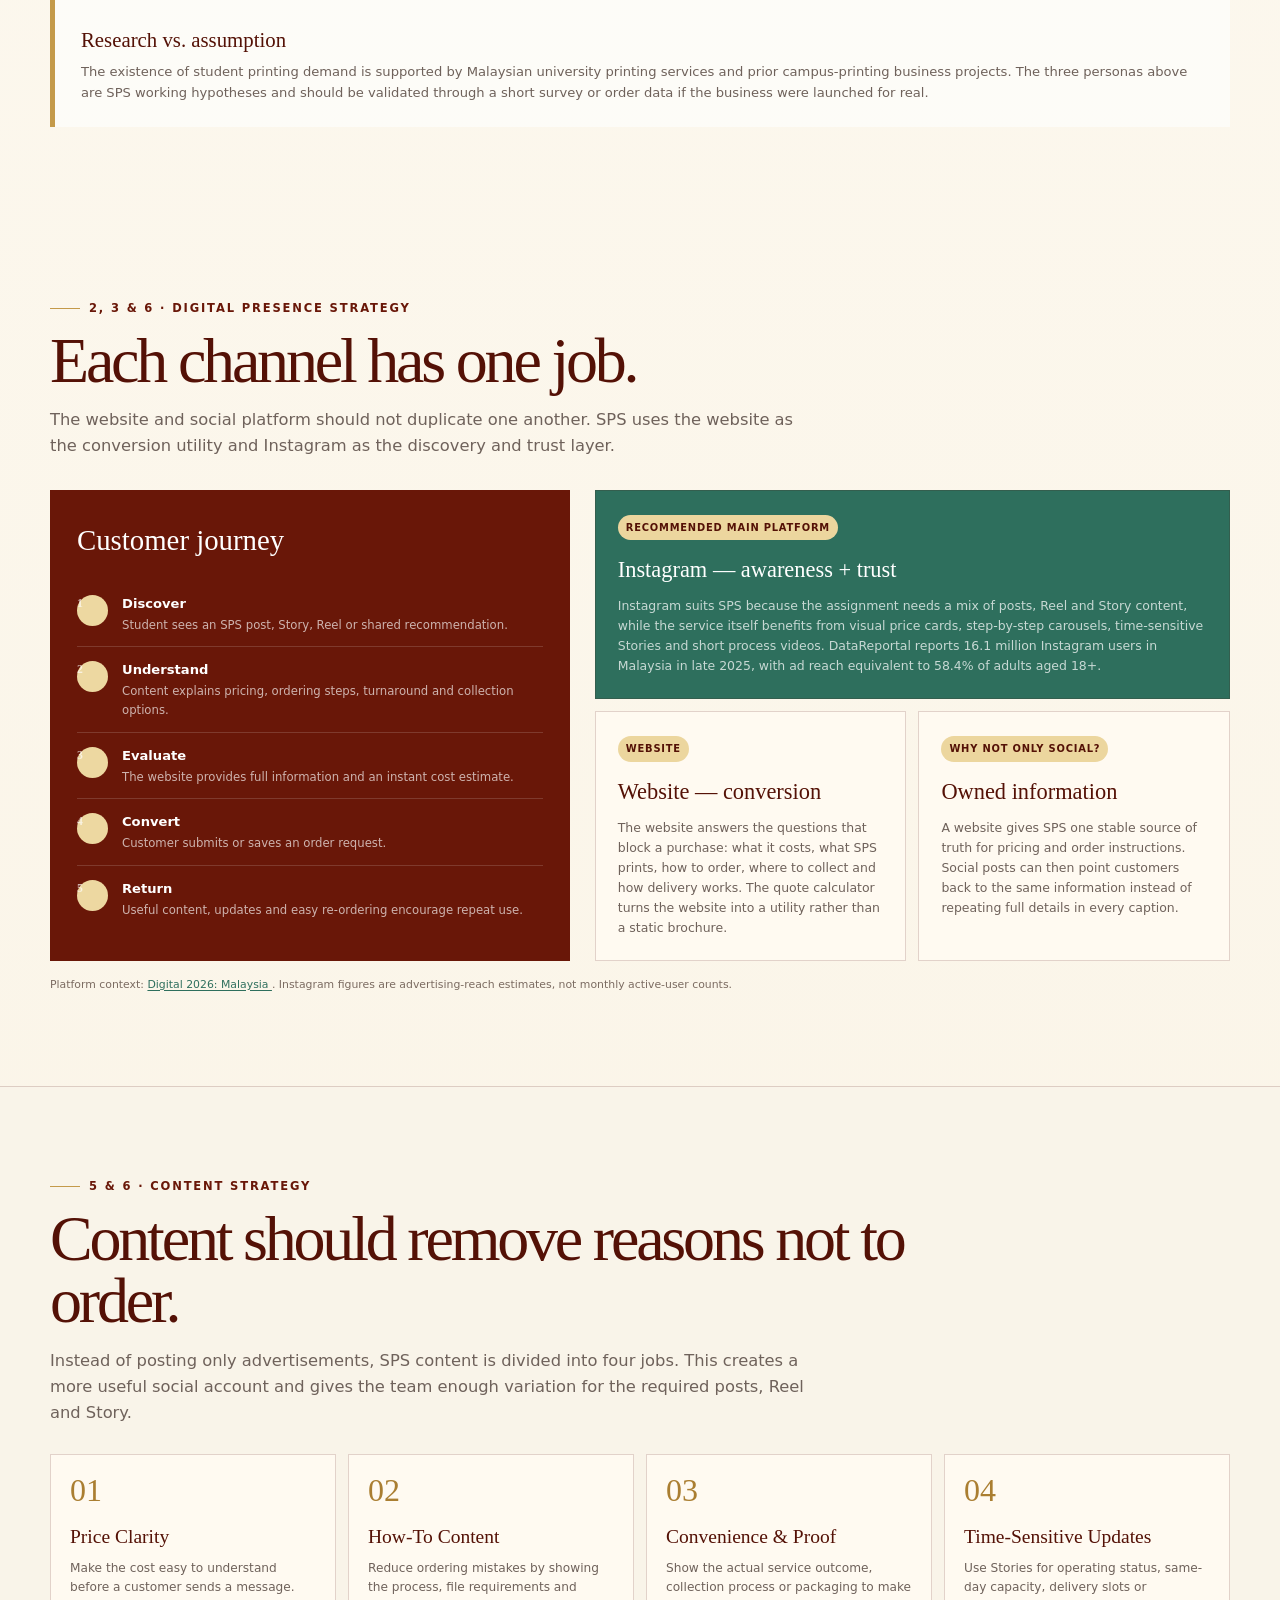
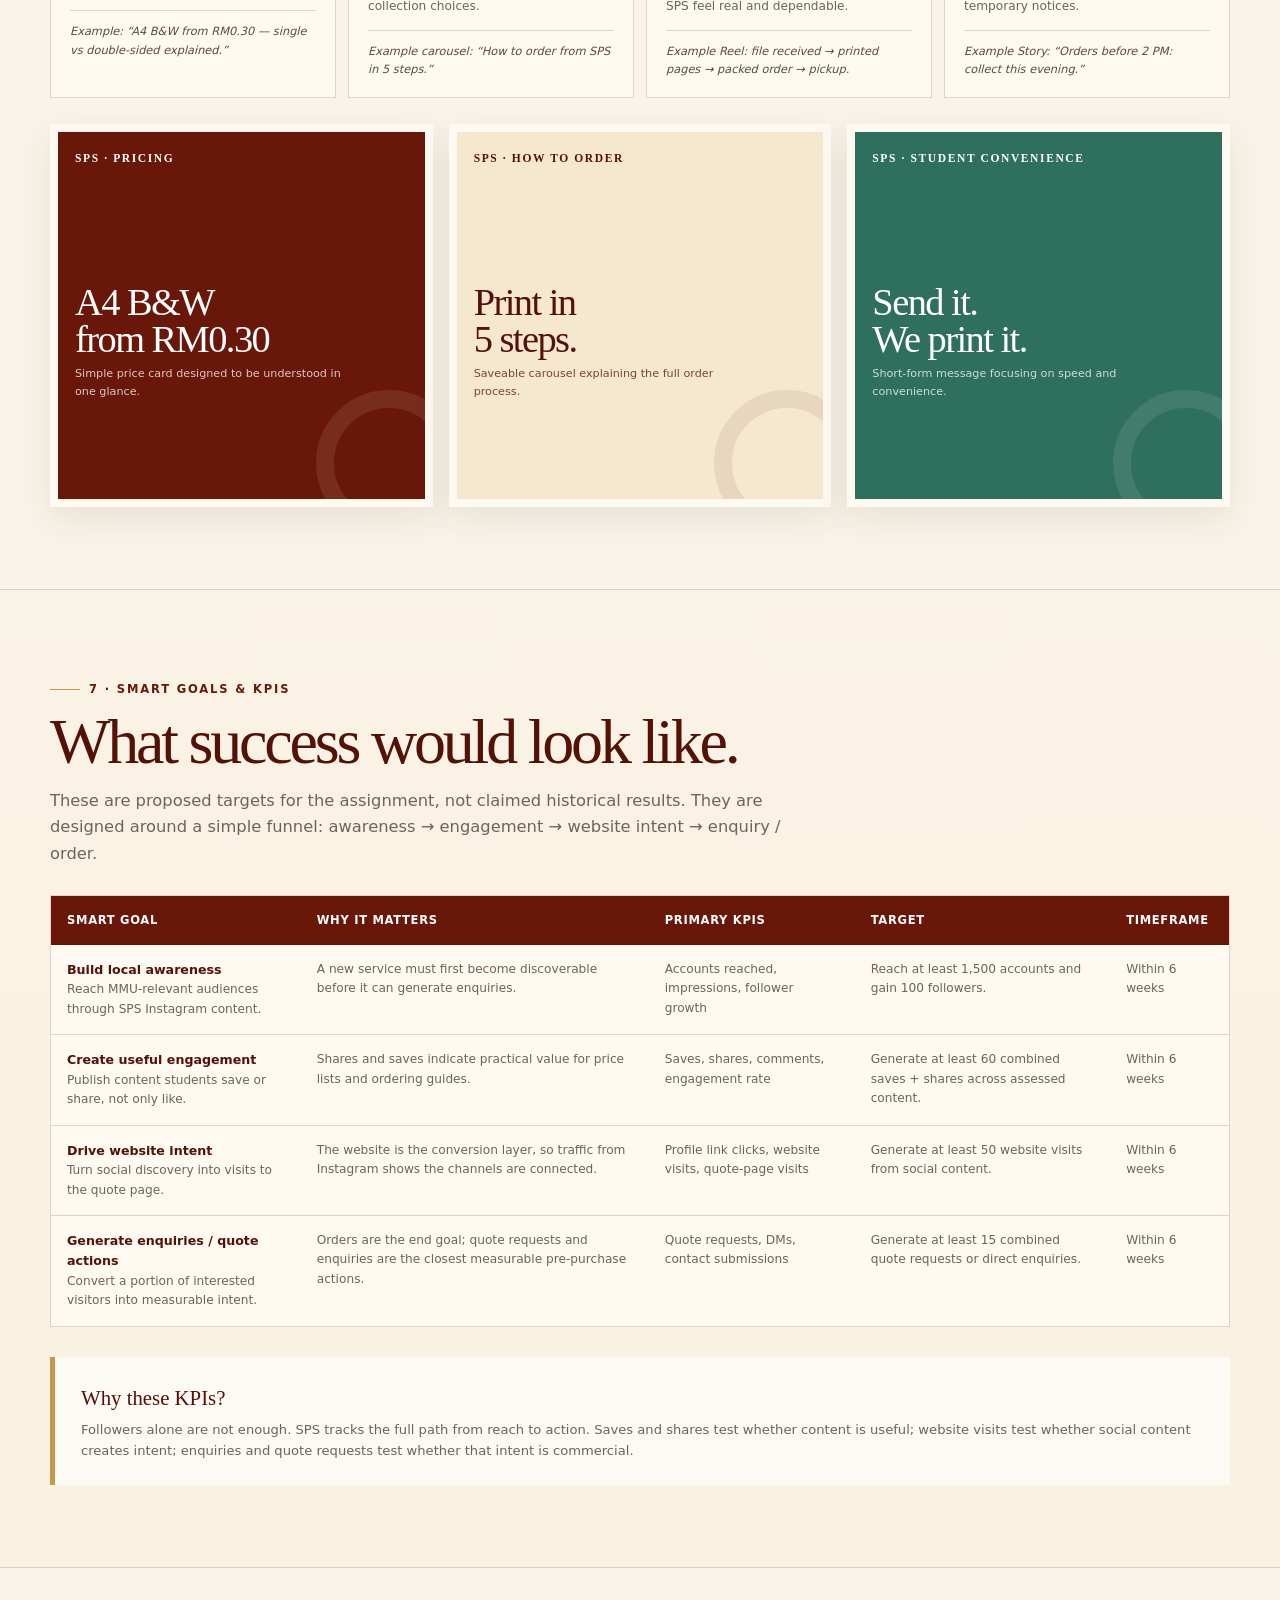
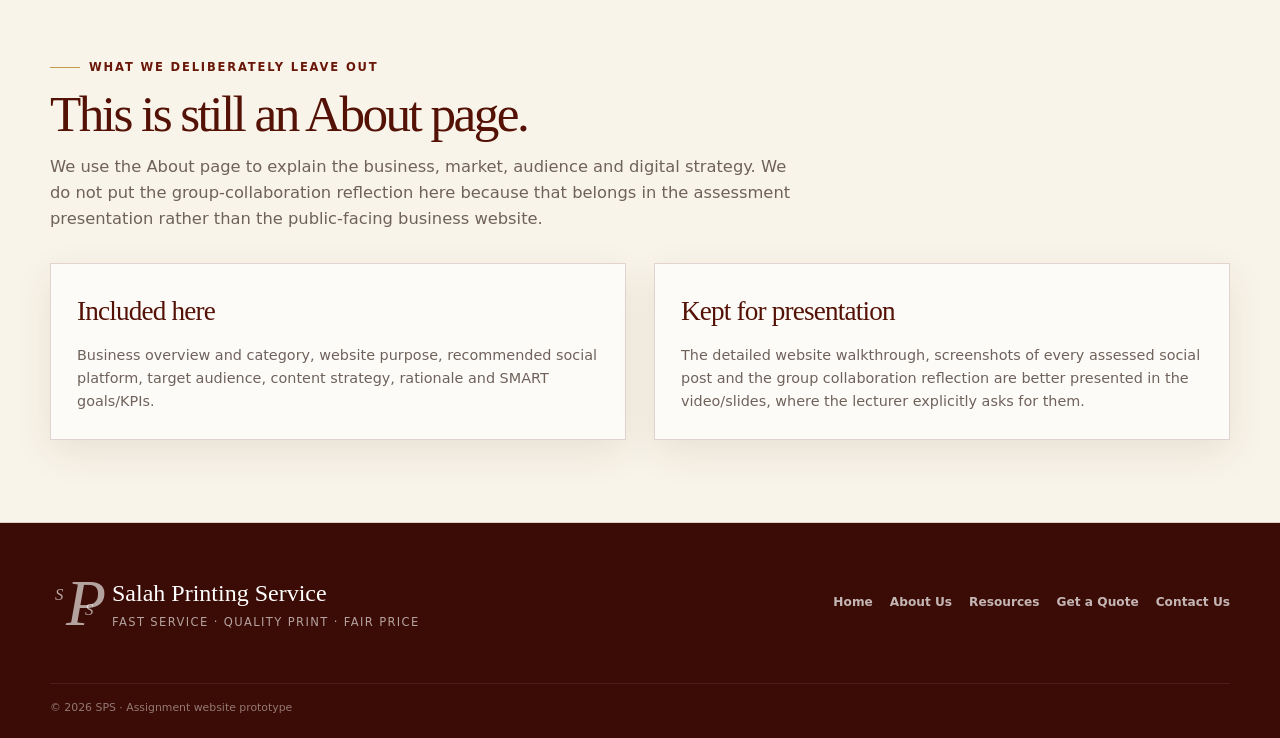
==== commit e77a31fc: "almost" ====
--- a/about.html
+++ b/about.html
@@ -51,29 +51,30 @@
     button { font: inherit; cursor: pointer; }
     .container { width: min(calc(100% - 36px), var(--max)); margin-inline: auto; }
 
+   /* ---------------- NAV ---------------- */
     .topbar {
       position: sticky;
       top: 0;
-      z-index: 90;
-      color: white;
-      background: rgba(84,17,6,.97);
-      border-bottom: 1px solid rgba(255,255,255,.08);
-      backdrop-filter: blur(14px);
+      z-index: 80;
+      background: rgba(84, 17, 6, 0.97);
+      color: #fff;
+      border-bottom: 1px solid rgba(255, 255, 255, 0.08);
+      backdrop-filter: blur(16px);
     }
 
     .nav {
       min-height: 72px;
       display: flex;
       align-items: center;
-      gap: 26px;
+      gap: 28px;
     }
 
     .brand {
+      min-width: 115px;
       display: inline-flex;
       align-items: center;
       gap: 12px;
-      color: white;
-      min-width: 110px;
+      color: #fff;
     }
 
     .monogram {
@@ -103,57 +104,63 @@
       z-index: 2;
     }
 
-    .monogram .s1 { top: 3px; }
-    .monogram .s2 { bottom: 3px; left: 35px; }
+    .monogram .s1 {
+      top: 3px;
+    }
+
+    .monogram .s2 {
+      bottom: 3px;
+      left: 35px;
+    }
+
+    .brand-logo-image {
+      height: 48px;
+      width: auto;
+      display: block;
+      object-fit: contain;
+      flex: 0 0 auto;
+    }
 
     .brand-name {
       display: none;
       font-family: var(--serif);
-      letter-spacing: .05em;
-      font-size: 1.04rem;
+      letter-spacing: 0.05em;
+      font-size: 1.06rem;
     }
 
     .nav-links {
       margin-left: auto;
       display: flex;
       align-items: center;
-      gap: 23px;
-      font-size: .82rem;
-      font-weight: 750;
-    }
-
-    .nav-links a:hover, .nav-links a.active { color: #f1d891; }
-
-    .btn {
-      min-height: 43px;
-      border: 0;
-      border-radius: 9px;
-      padding: 10px 15px;
-      display: inline-flex;
+      gap: 24px;
+      font-size: 0.82rem;
+      font-weight: 700;
+    }
+
+    .nav-links a {
+      opacity: 0.92;
+    }
+
+    .nav-links a:hover {
+      color: #f1d891;
+      opacity: 1;
+    }
+
+    .nav-actions {
+      display: flex;
       align-items: center;
-      justify-content: center;
-      gap: 8px;
-      font-size: .84rem;
-      font-weight: 850;
-      transition: .18s ease;
-    }
-
-    .btn:hover { transform: translateY(-2px); }
-    .btn-gold { color: var(--maroon-950); background: #d7b565; }
-    .btn-maroon { color: #fff; background: var(--maroon-800); }
-    .btn-green { color: #fff; background: var(--green-700); }
-    .btn-outline { color: var(--maroon-800); border: 1px solid rgba(105,23,8,.32); background: transparent; }
+      gap: 9px;
+    }
 
     .menu-btn {
       display: none;
-      margin-left: auto;
+      border: 1px solid rgba(255, 255, 255, 0.25);
+      background: rgba(255, 255, 255, 0.08);
+      color: white;
       width: 43px;
       height: 43px;
-      color: white;
-      background: rgba(255,255,255,.08);
-      border: 1px solid rgba(255,255,255,.22);
       border-radius: 10px;
-      font-size: 1.2rem;
+      font-size: 1.25rem;
     }
 
     .section { padding: 82px 0; }
@@ -942,24 +949,22 @@
 <body>
   <header class="topbar">
     <div class="container nav">
-      <a class="brand" href="index.html" aria-label="SPS home">
-        <span class="monogram" aria-hidden="true">
-          <span class="s1">S</span>
-          <span class="p">P</span>
-          <span class="s2">S</span>
-        </span>
+      <a class="brand" href="#home" aria-label="SPS home">
+        <img class="brand-logo-image" src="assets/sps-logo.png" alt="SPS logo" />
         <span class="brand-name">Salah Printing Service</span>
       </a>
 
-      <nav class="nav-links" id="navLinks">
-        <a href="index.html">Home</a>
-        <a class="active" href="about.html">About Us</a>
-        <a href="index.html#resources">Resources</a>
-        <a href="index.html#contact">Contact Us</a>
+      <nav class="nav-links" id="navLinks" aria-label="Main navigation">
+        <a href="#home">Home</a>
+        <a href="about.html">About Us</a>
+        <a href="#resources">Resources</a>
+        <a href="#contact">Contact Us</a>
       </nav>
 
-      <a class="btn btn-gold" href="index.html#quote">Get a Quote</a>
-      <button class="menu-btn" id="menuBtn" type="button" aria-label="Open menu">☰</button>
+      <div class="nav-actions">
+        <a class="btn btn-gold btn-sm" href="#quote">Get a Quote</a>
+        <button class="menu-btn" id="menuBtn" type="button" aria-label="Open navigation">☰</button>
+      </div>
     </div>
   </header>
 
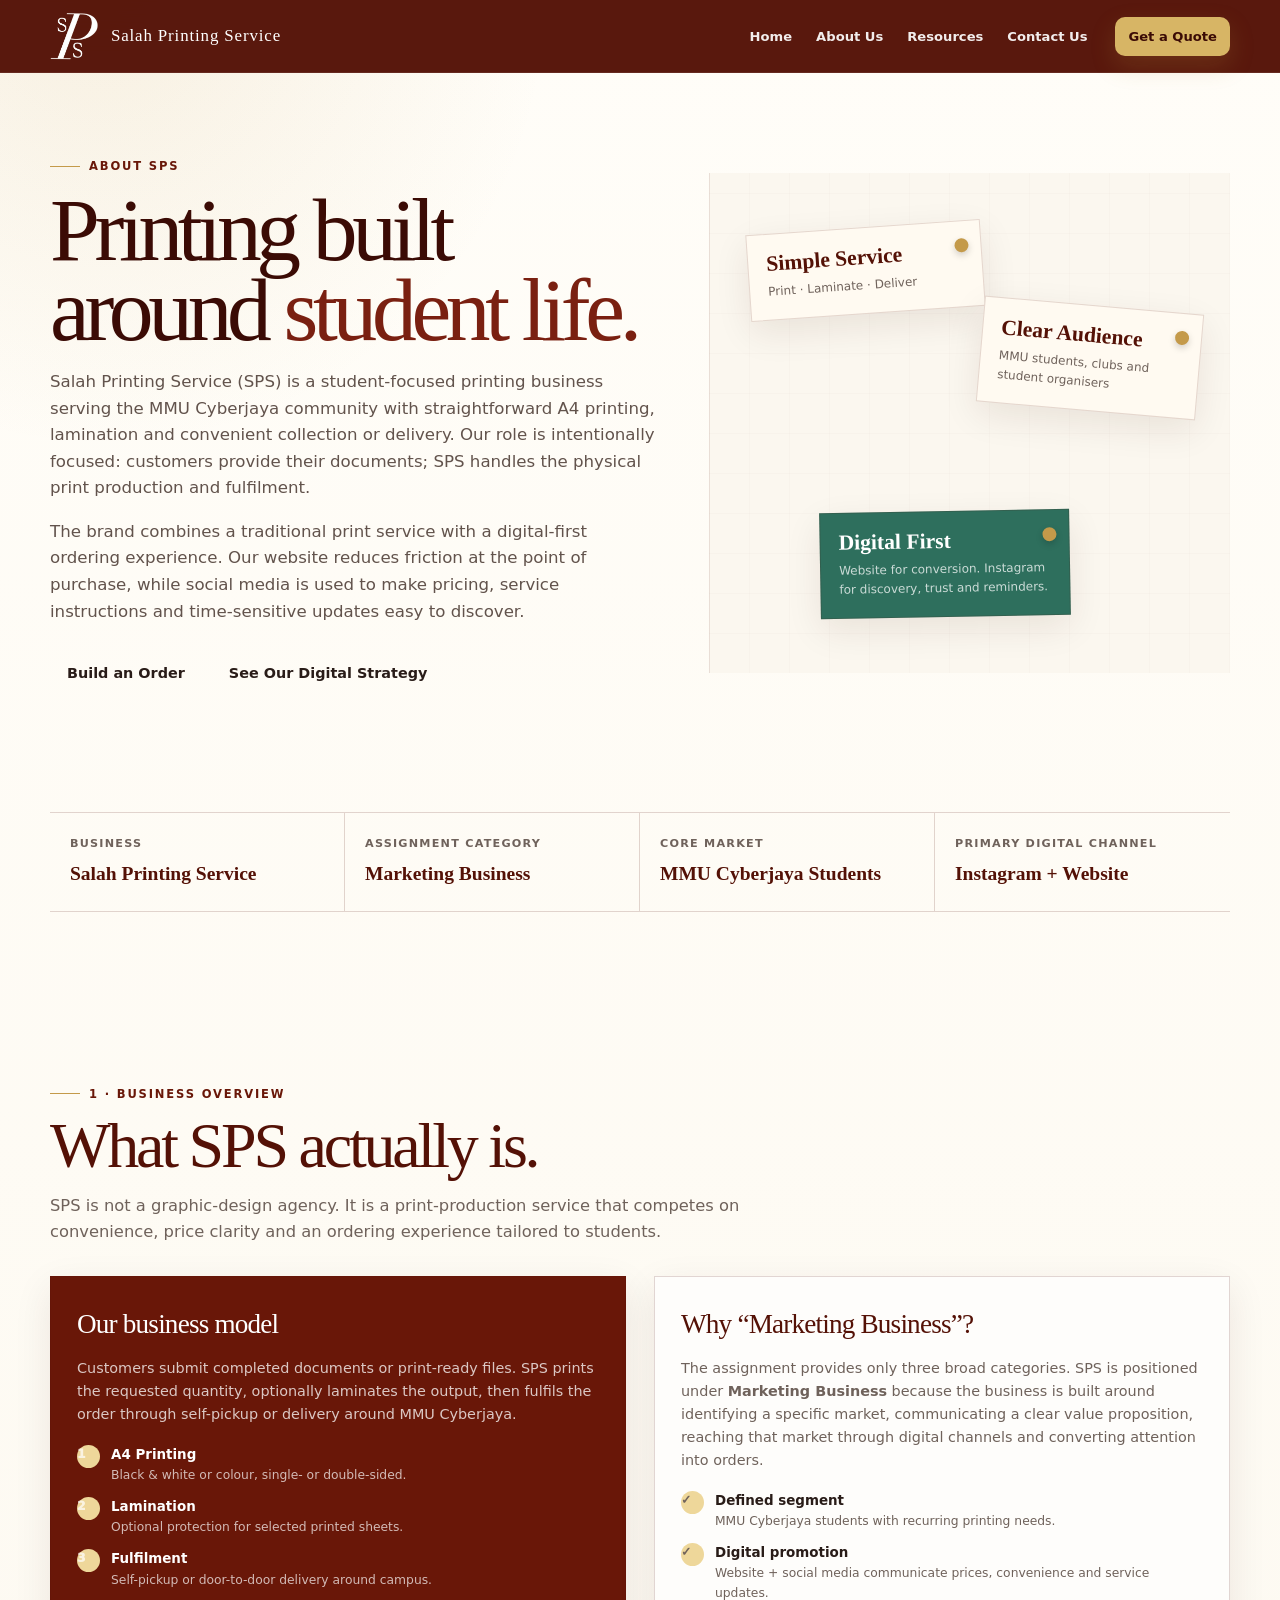
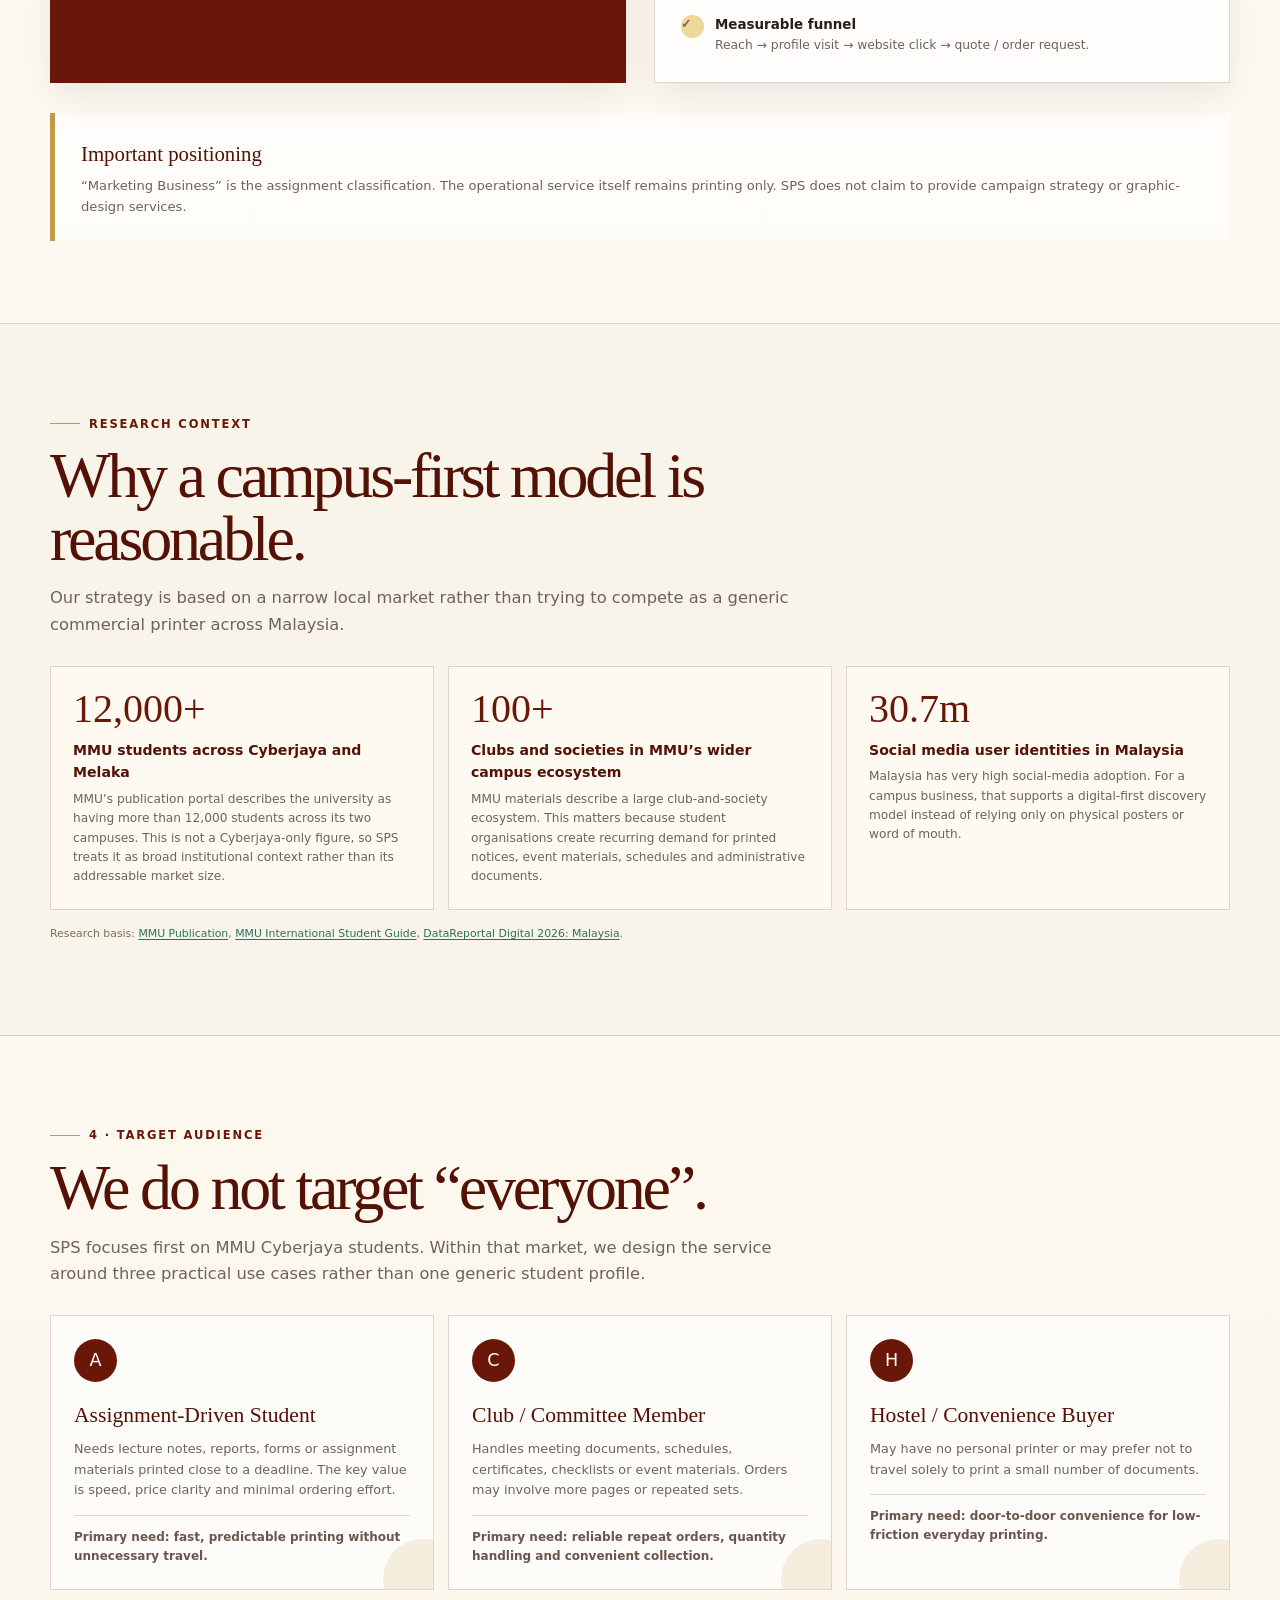
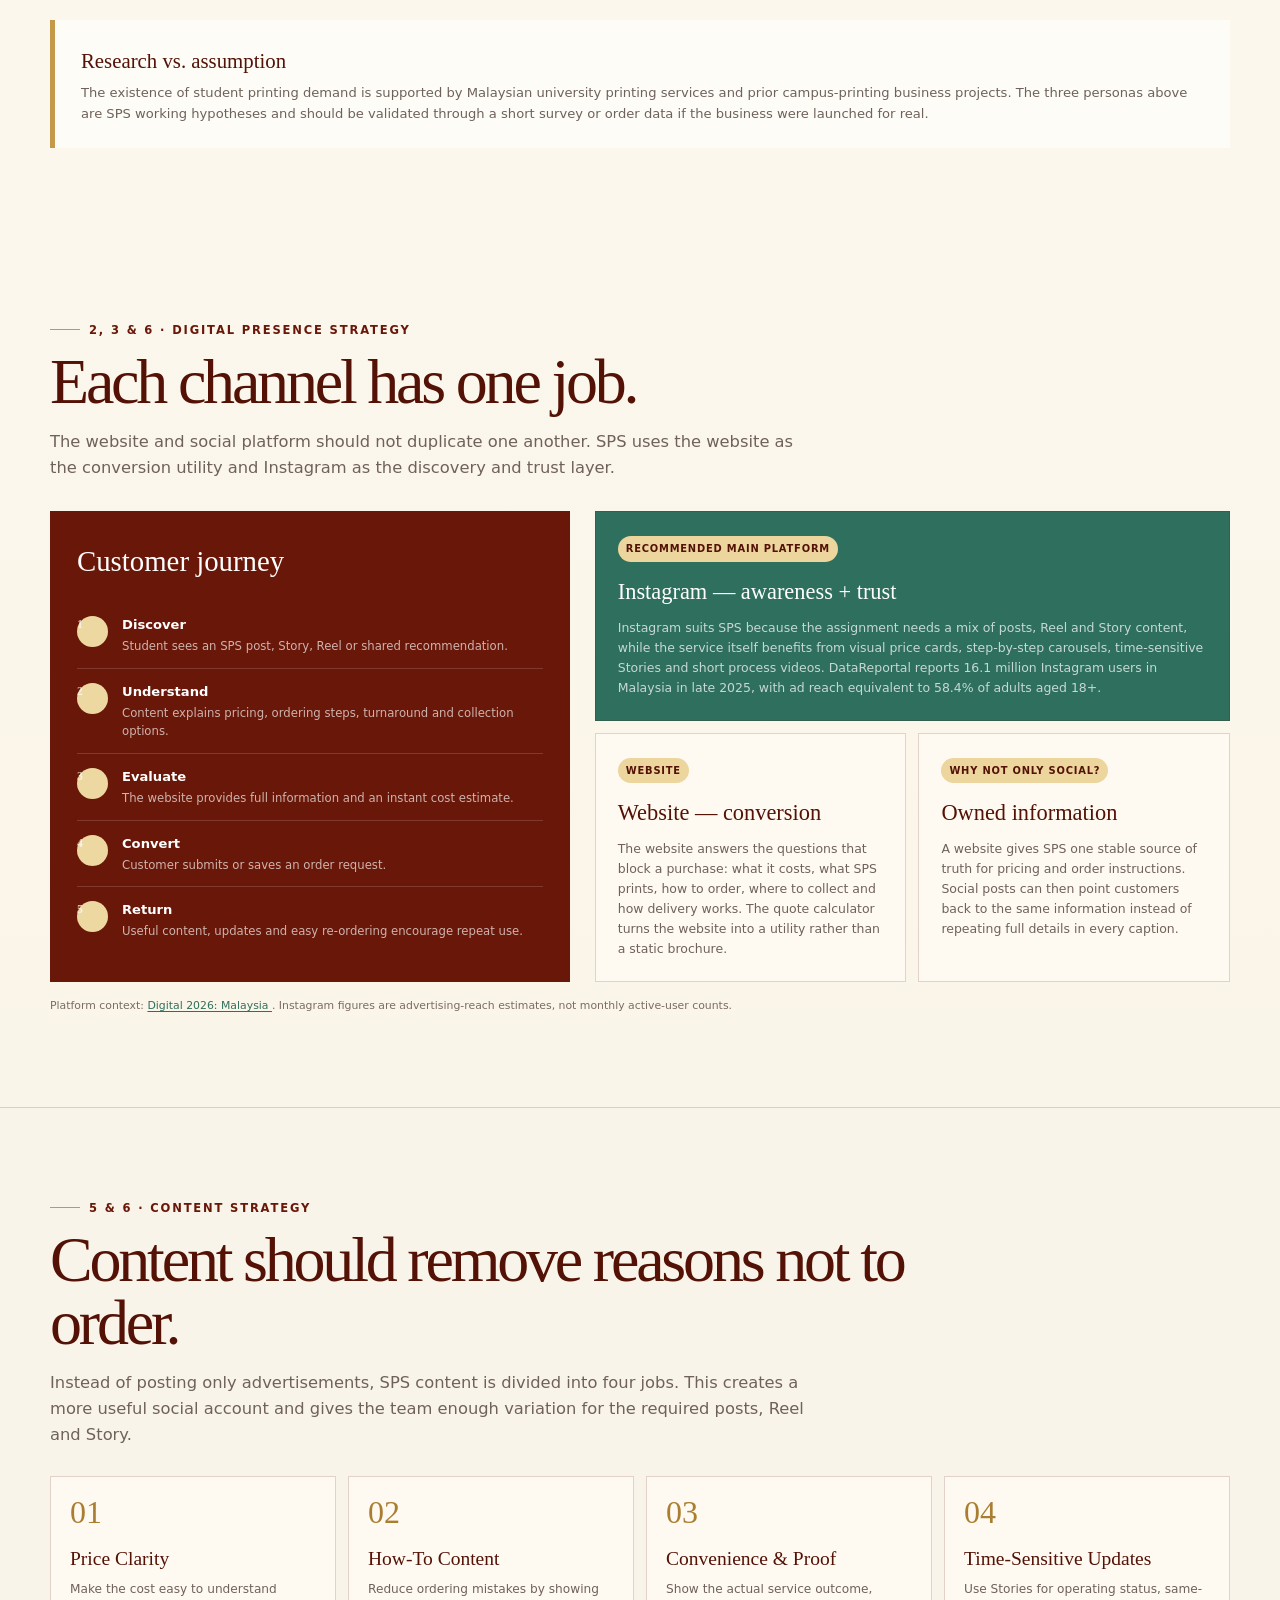
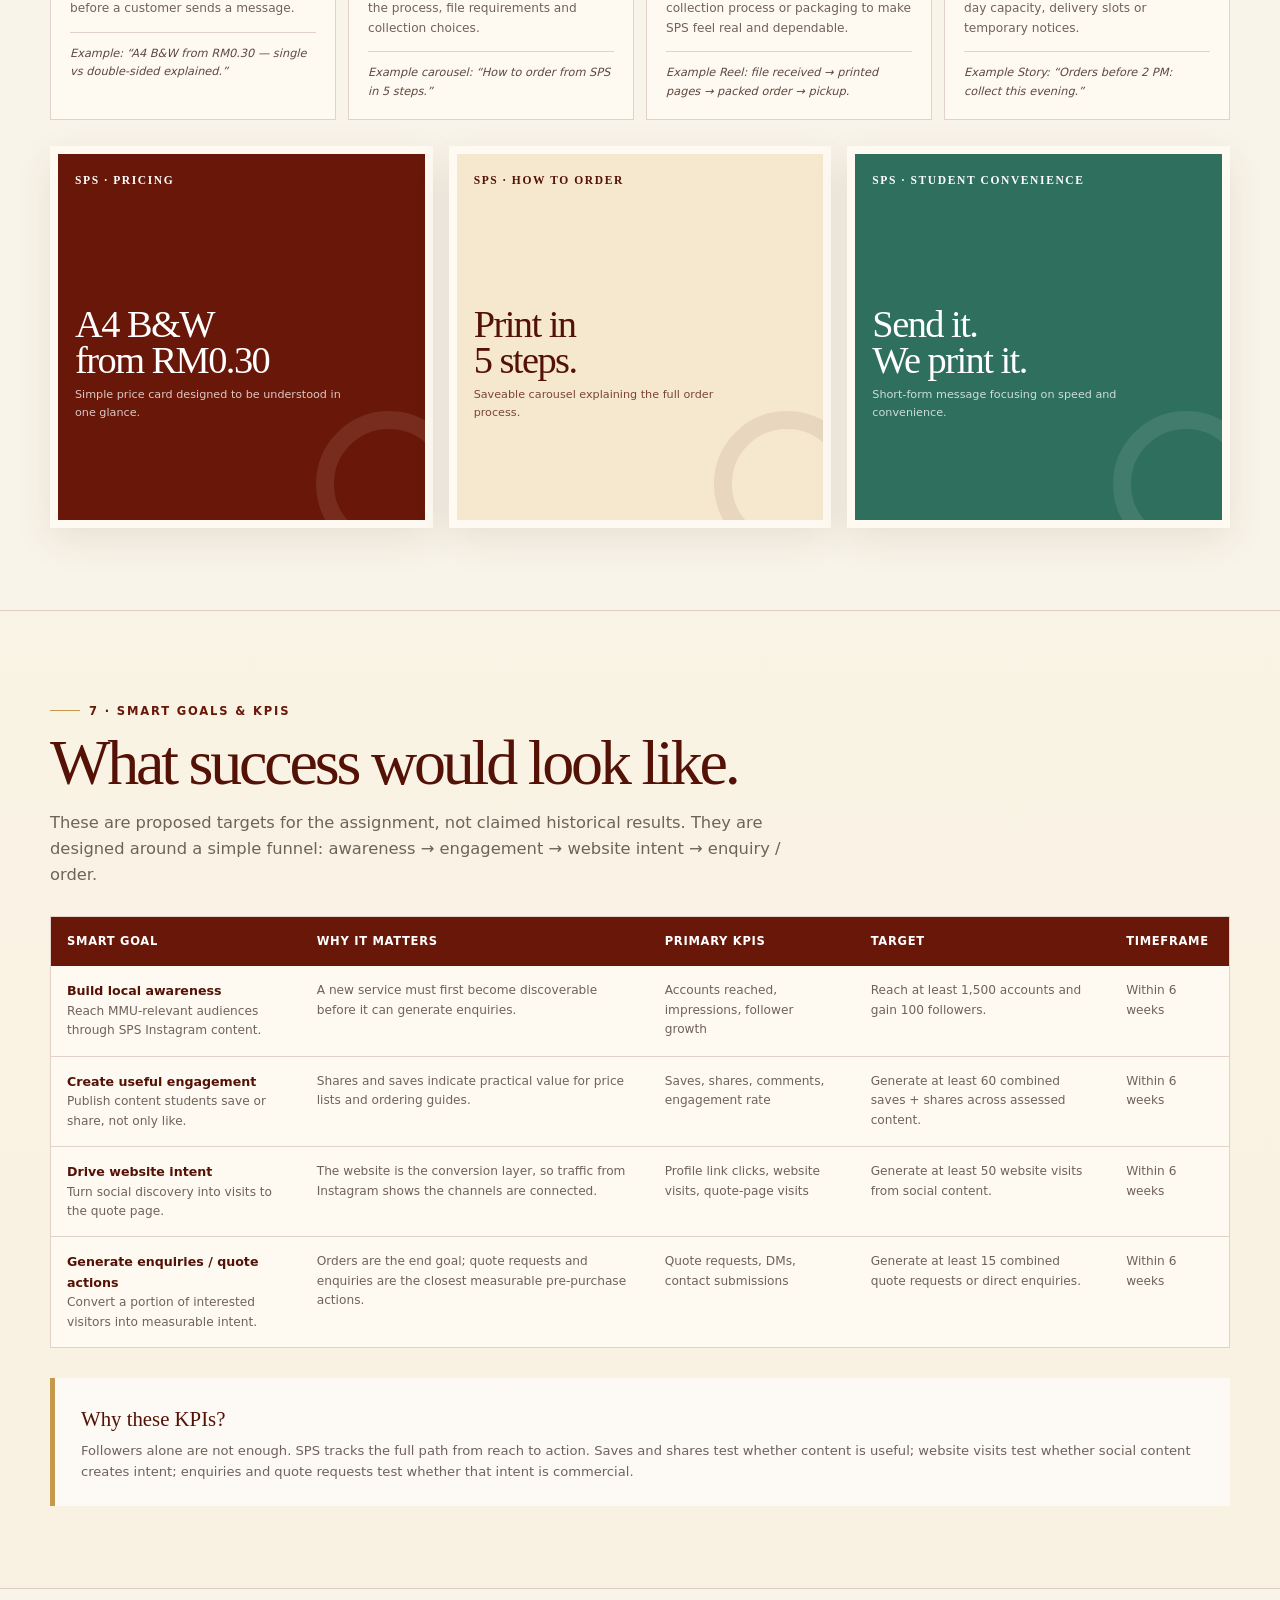
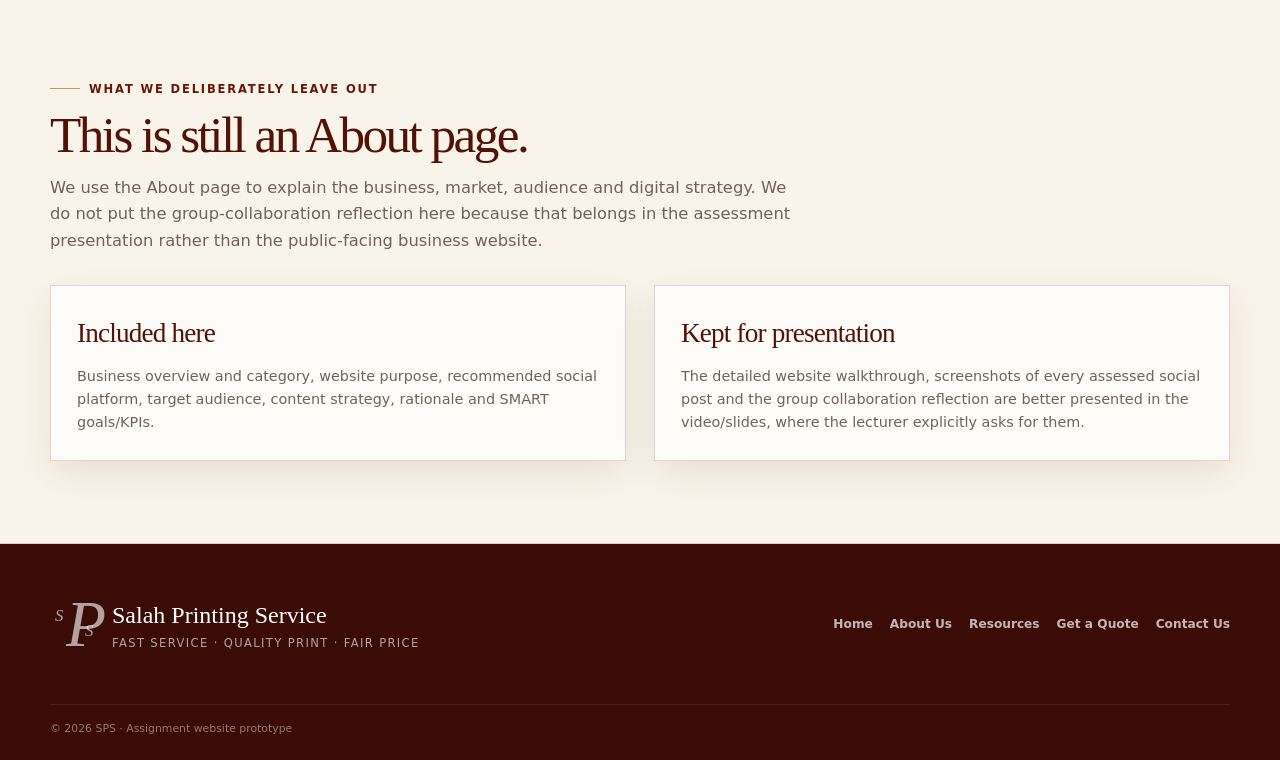
==== commit bdd94dc4: "sikit plss" ====
--- a/about.html
+++ b/about.html
@@ -943,26 +943,180 @@
       .paper.p2 { right: 8px; top: 125px; width: 175px; }
       .paper.p3 { left: 22px; bottom: 25px; width: 210px; }
     }
+  
+
+    /* EXACT NAVBAR SYNC FROM index.html */
+    .btn {
+          min-height: 46px;
+          border: 0;
+          border-radius: 10px;
+          padding: 12px 17px;
+          display: inline-flex;
+          align-items: center;
+          justify-content: center;
+          gap: 9px;
+          font-size: 0.9rem;
+          font-weight: 800;
+          transition: transform 160ms ease, box-shadow 160ms ease, background 160ms ease;
+        }
+
+    .btn:hover {
+          transform: translateY(-2px);
+        }
+
+    .btn-gold {
+          color: var(--maroon-950);
+          background: #d7b565;
+          box-shadow: 0 10px 24px rgba(170, 126, 49, 0.22);
+        }
+
+    .btn-sm {
+          min-height: 39px;
+          padding: 9px 13px;
+          font-size: 0.82rem;
+        }
+
+    .topbar {
+          position: sticky;
+          top: 0;
+          z-index: 80;
+          background: rgba(84, 17, 6, 0.97);
+          color: #fff;
+          border-bottom: 1px solid rgba(255, 255, 255, 0.08);
+          backdrop-filter: blur(16px);
+        }
+
+    .nav {
+          min-height: 72px;
+          display: flex;
+          align-items: center;
+          gap: 28px;
+        }
+
+    .brand {
+          min-width: 115px;
+          display: inline-flex;
+          align-items: center;
+          gap: 12px;
+          color: #fff;
+        }
+
+    .brand-logo-image {
+          height: 48px;
+          width: auto;
+          display: block;
+          object-fit: contain;
+          flex: 0 0 auto;
+        }
+
+    .brand-name {
+          display: none;
+          font-family: var(--serif);
+          letter-spacing: 0.05em;
+          font-size: 1.06rem;
+        }
+
+    .nav-links {
+          margin-left: auto;
+          display: flex;
+          align-items: center;
+          gap: 24px;
+          font-size: 0.82rem;
+          font-weight: 700;
+        }
+
+    .nav-links a {
+          opacity: 0.92;
+        }
+
+    .nav-links a:hover {
+          color: #f1d891;
+          opacity: 1;
+        }
+
+    .nav-actions {
+          display: flex;
+          align-items: center;
+          gap: 9px;
+        }
+
+    .menu-btn {
+          display: none;
+          border: 1px solid rgba(255, 255, 255, 0.25);
+          background: rgba(255, 255, 255, 0.08);
+          color: white;
+          width: 43px;
+          height: 43px;
+          border-radius: 10px;
+          font-size: 1.25rem;
+        }
+
+    @media (min-width: 1120px) {
+      .brand-name {
+        display: block;
+      }
+    }
+    
+    @media (max-width: 780px) {
+      .nav {
+        min-height: 66px;
+      }
+    
+      .nav-links,
+      .nav-actions .btn-gold {
+        display: none;
+      }
+    
+      .menu-btn {
+        display: grid;
+        place-items: center;
+        margin-left: auto;
+      }
+    
+      .nav-links.mobile-open {
+        position: absolute;
+        left: 14px;
+        right: 14px;
+        top: 61px;
+        display: grid;
+        gap: 0;
+        padding: 12px;
+        color: var(--maroon-900);
+        background: #fffaf1;
+        border: 1px solid rgba(84,17,6,.18);
+        box-shadow: var(--shadow);
+      }
+    
+      .nav-links.mobile-open a {
+        padding: 12px 8px;
+        border-bottom: 1px solid var(--line);
+      }
+    
+      .nav-links.mobile-open a:last-child {
+        border-bottom: 0;
+      }
+    }
+
   </style>
 </head>
 
 <body>
   <header class="topbar">
     <div class="container nav">
-      <a class="brand" href="#home" aria-label="SPS home">
+      <a class="brand" href="index.html#home" aria-label="SPS home">
         <img class="brand-logo-image" src="assets/sps-logo.png" alt="SPS logo" />
         <span class="brand-name">Salah Printing Service</span>
       </a>
 
       <nav class="nav-links" id="navLinks" aria-label="Main navigation">
-        <a href="#home">Home</a>
+        <a href="index.html#home">Home</a>
         <a href="about.html">About Us</a>
-        <a href="#resources">Resources</a>
-        <a href="#contact">Contact Us</a>
+        <a href="index.html#resources">Resources</a>
+        <a href="index.html#contact">Contact Us</a>
       </nav>
 
       <div class="nav-actions">
-        <a class="btn btn-gold btn-sm" href="#quote">Get a Quote</a>
+        <a class="btn btn-gold btn-sm" href="index.html#quote">Get a Quote</a>
         <button class="menu-btn" id="menuBtn" type="button" aria-label="Open navigation">☰</button>
       </div>
     </div>
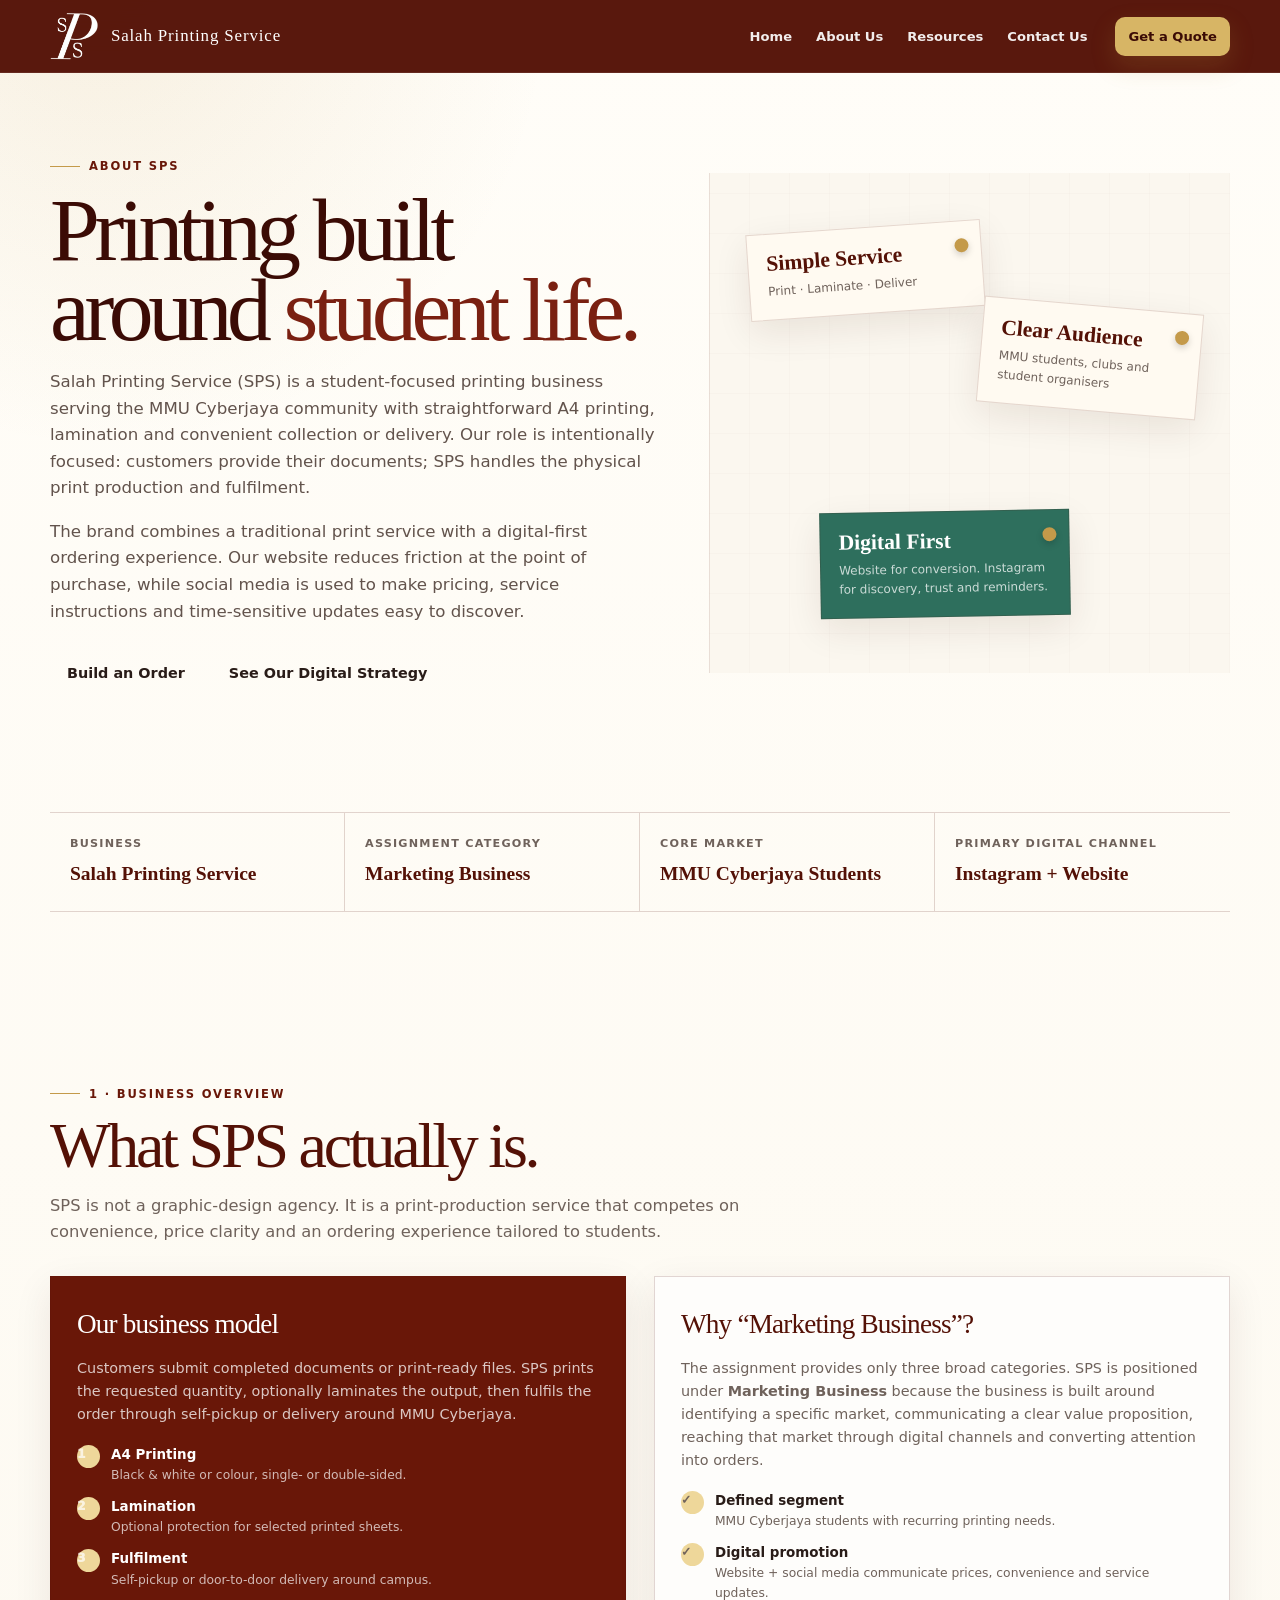
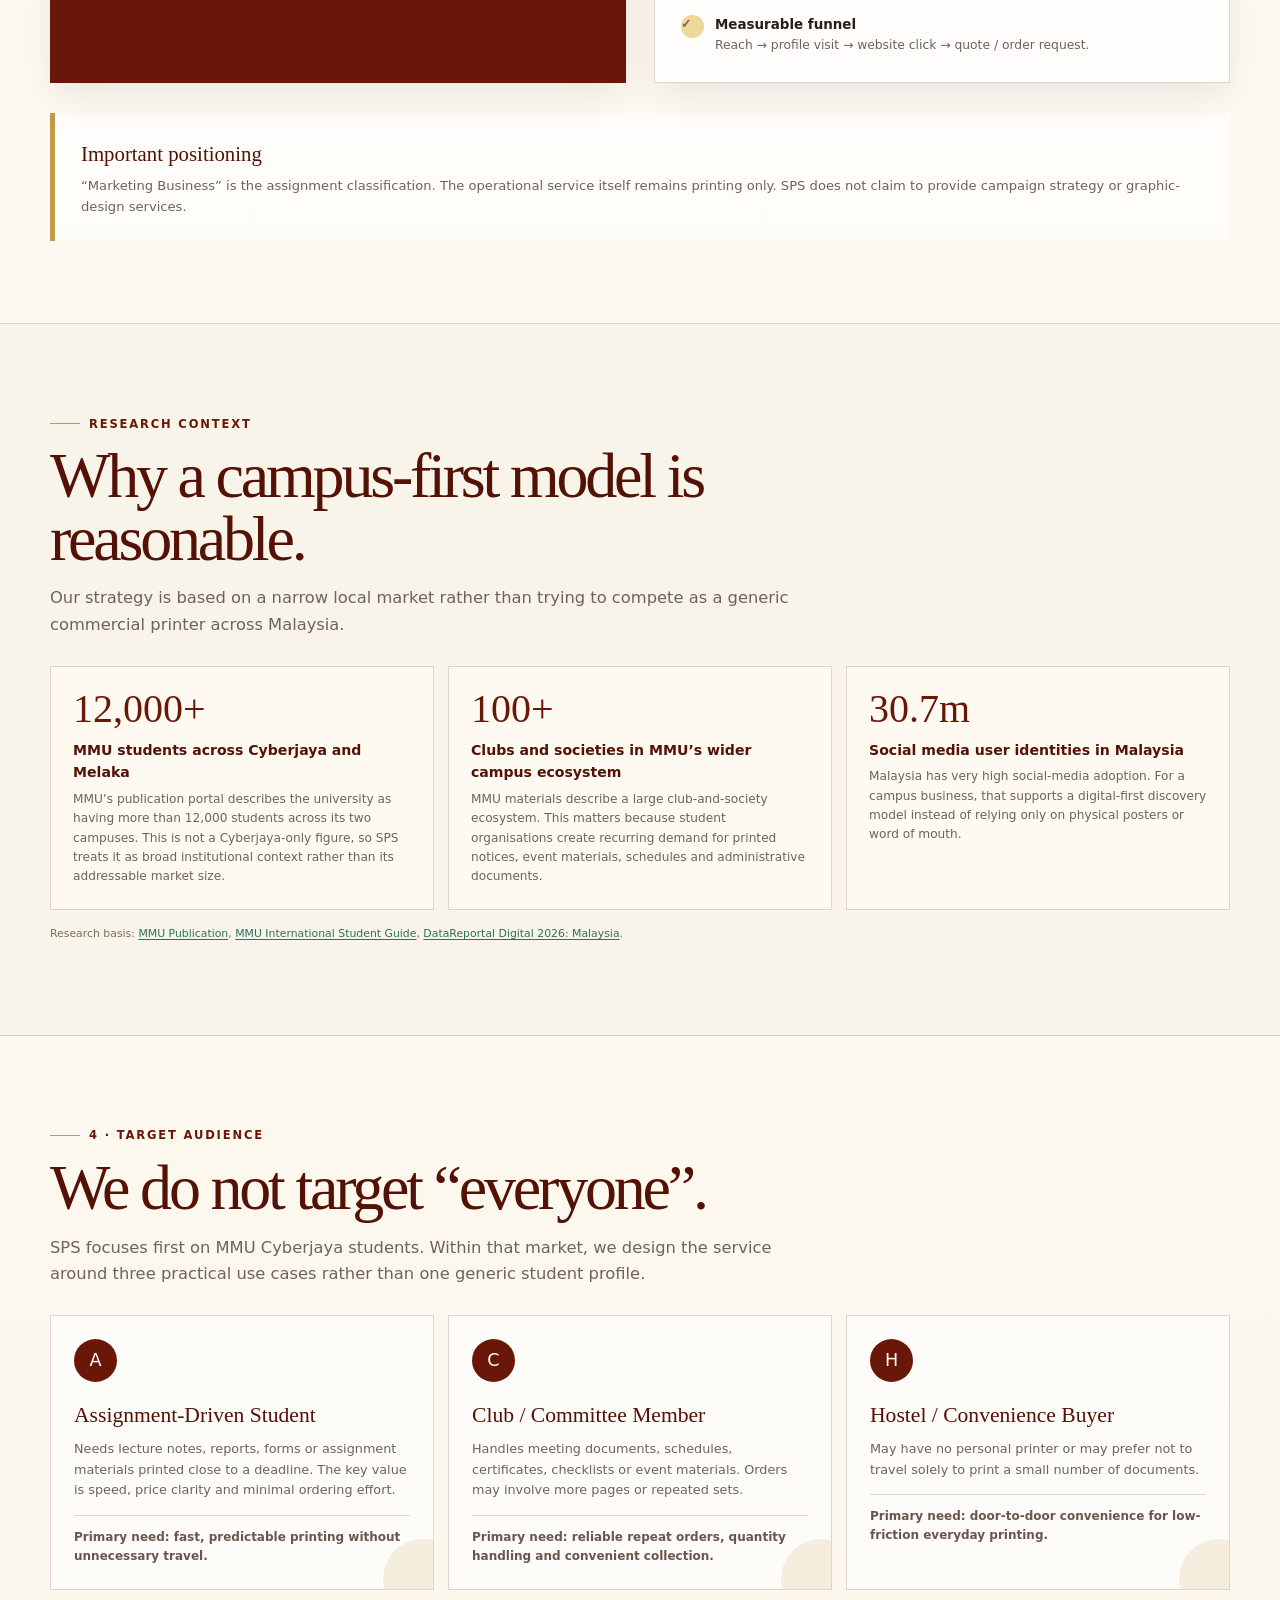
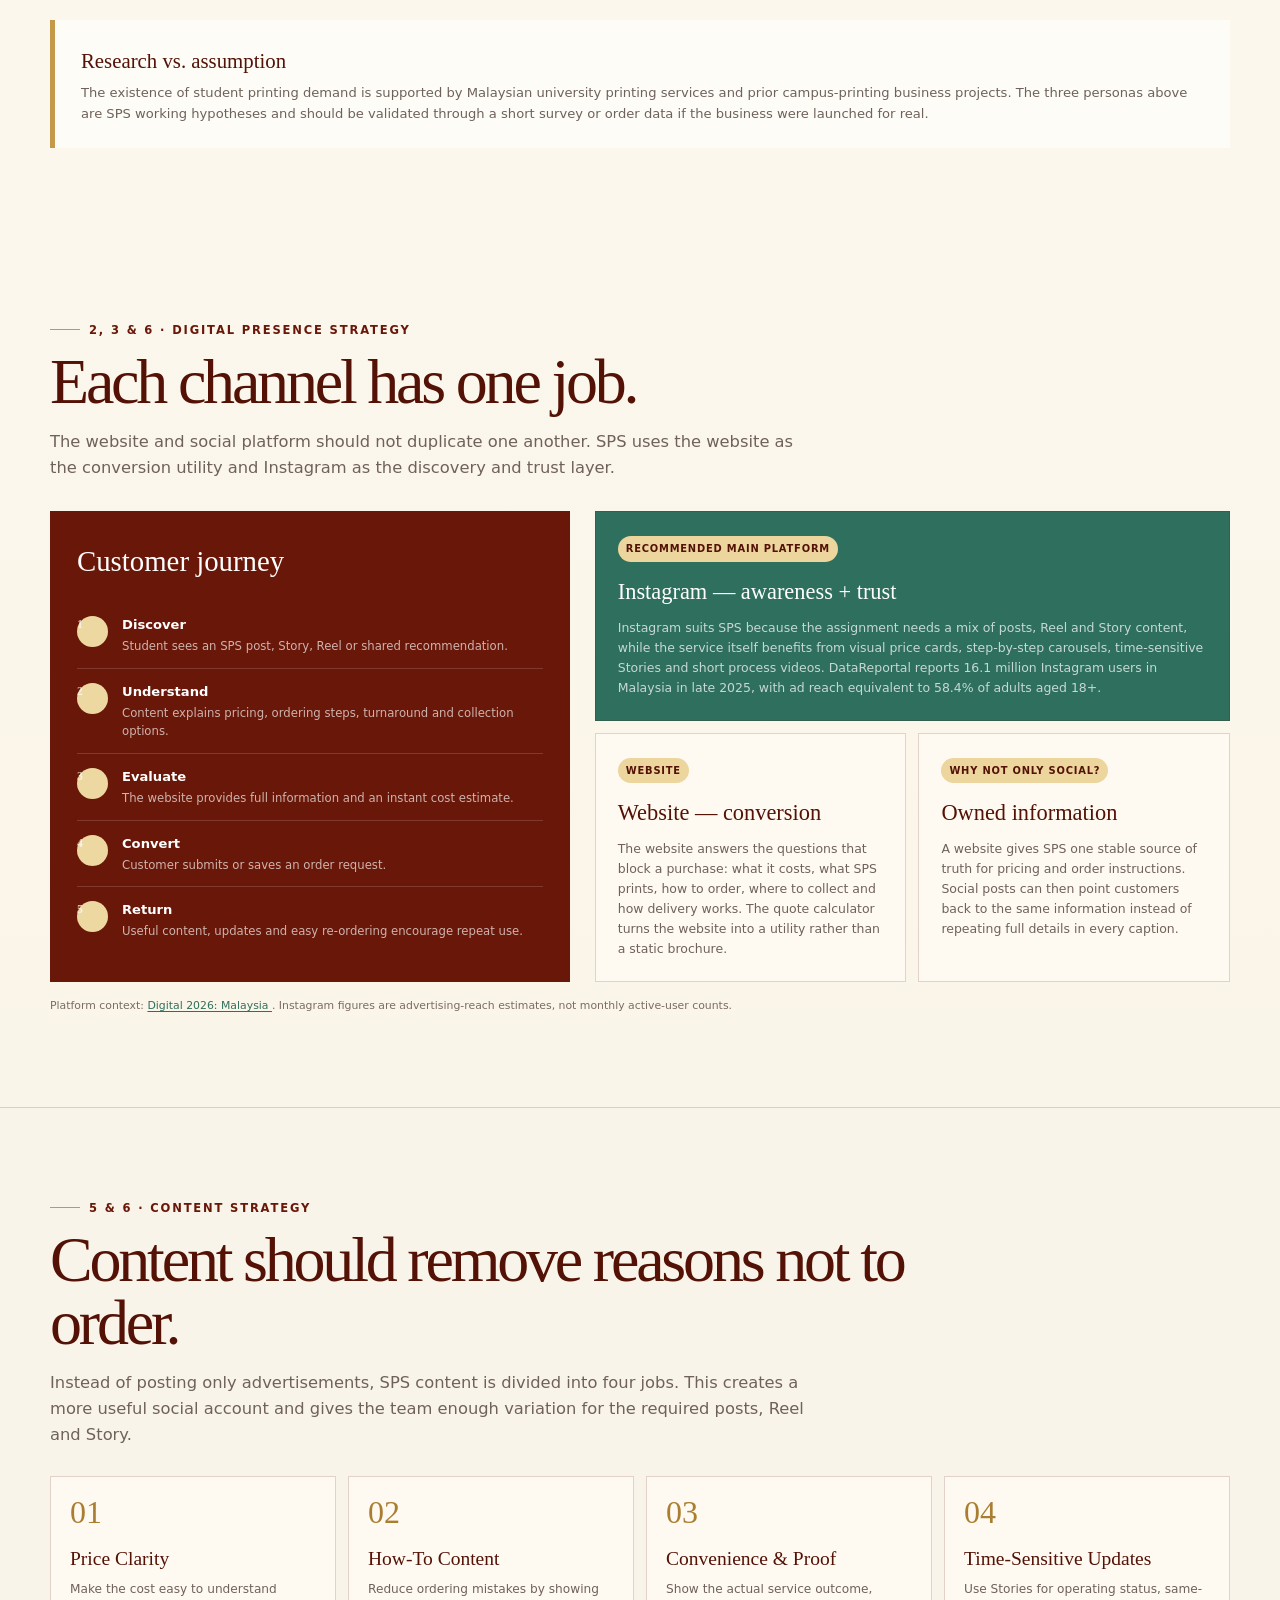
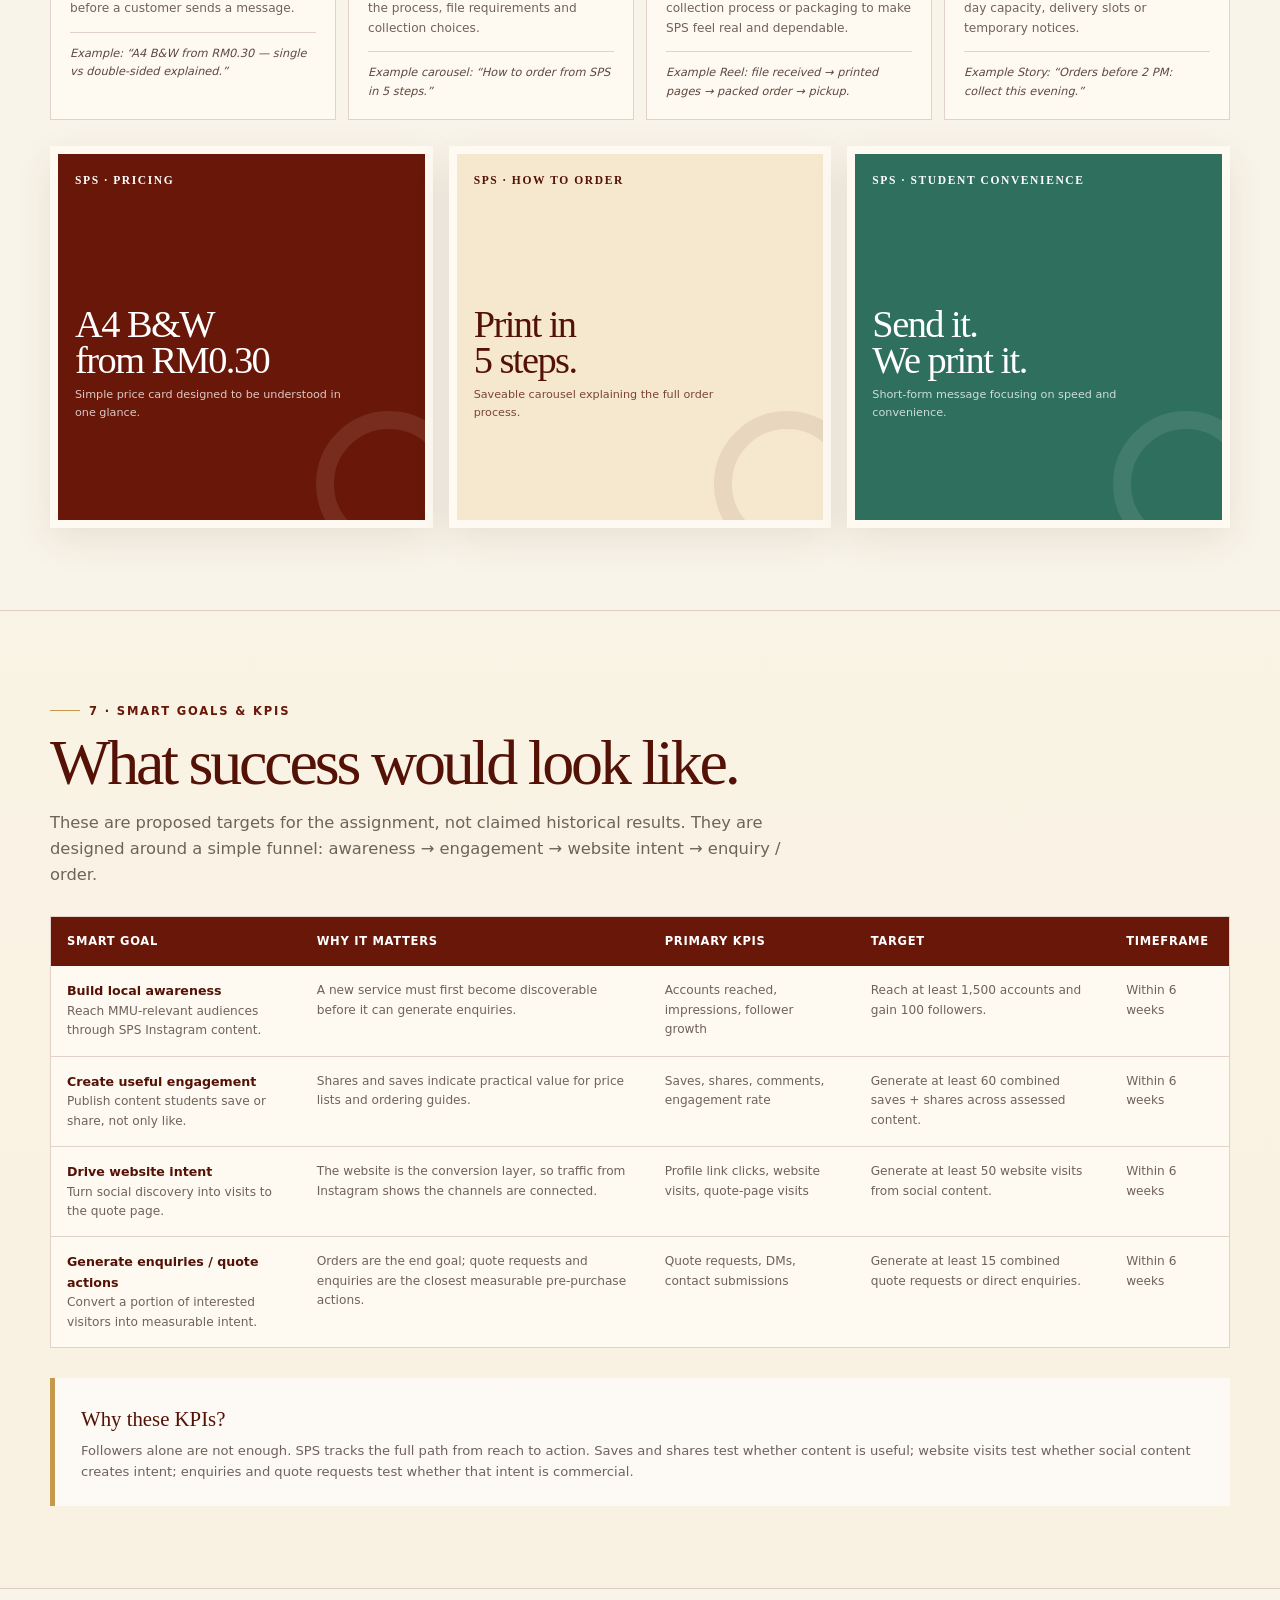
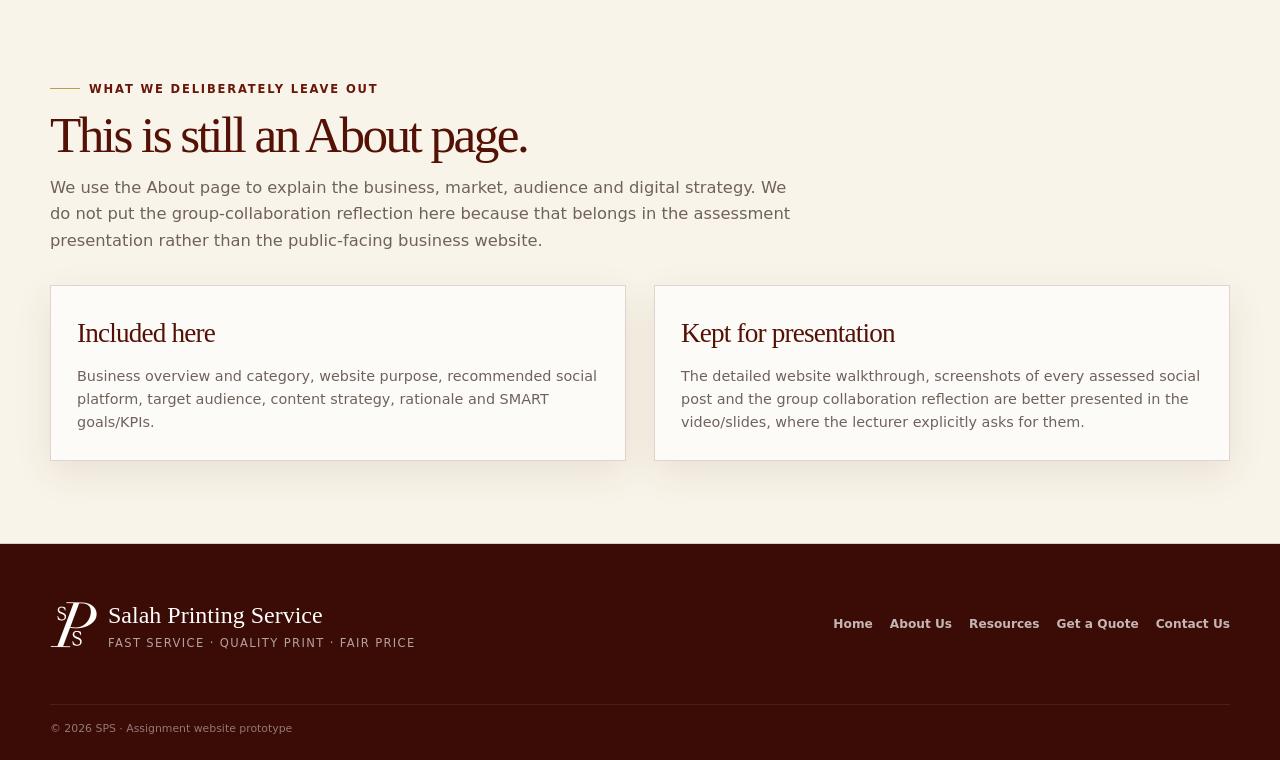
==== commit f9301ca7: "another logo fix" ====
--- a/about.html
+++ b/about.html
@@ -847,6 +847,19 @@
       border-top: 1px solid rgba(255,255,255,.08);
       color: rgba(255,255,255,.45);
       font-size: .68rem;
+    }
+
+    .footer-logo-image {
+      width: 48px;
+      height: 48px;
+      object-fit: contain;
+      flex-shrink: 0;
+    }
+
+    .footer-brand {
+      display: flex;
+      align-items: center;
+      gap: 10px;
     }
 
     @media (min-width: 1100px) {
@@ -1098,25 +1111,26 @@
     }
 
   </style>
+  <link rel="stylesheet" href="assets/nav-index-parity.css" />
 </head>
 
 <body>
   <header class="topbar">
     <div class="container nav">
-      <a class="brand" href="index.html#home" aria-label="SPS home">
+      <a class="brand" href="./" aria-label="SPS home">
         <img class="brand-logo-image" src="assets/sps-logo.png" alt="SPS logo" />
         <span class="brand-name">Salah Printing Service</span>
       </a>
 
       <nav class="nav-links" id="navLinks" aria-label="Main navigation">
-        <a href="index.html#home">Home</a>
+        <a href="./">Home</a>
         <a href="about.html">About Us</a>
-        <a href="index.html#resources">Resources</a>
-        <a href="index.html#contact">Contact Us</a>
+        <a href="./#resources">Resources</a>
+        <a href="./#contact">Contact Us</a>
       </nav>
 
       <div class="nav-actions">
-        <a class="btn btn-gold btn-sm" href="index.html#quote">Get a Quote</a>
+        <a class="btn btn-gold btn-sm" href="./#quote">Get a Quote</a>
         <button class="menu-btn" id="menuBtn" type="button" aria-label="Open navigation">☰</button>
       </div>
     </div>
@@ -1611,11 +1625,12 @@
   <footer>
     <div class="container footer-top">
       <div class="footer-brand">
-        <span class="monogram" aria-hidden="true">
-          <span class="s1">S</span>
-          <span class="p">P</span>
-          <span class="s2">S</span>
-        </span>
+        <img
+          class="footer-logo-image"
+          src="assets/sps-logo.png"
+          alt="SPS logo"
+        />
+
         <div>
           <strong>Salah Printing Service</strong>
           <span>Fast service · Quality print · Fair price</span>
--- a/assets/nav-index-parity.css
+++ b/assets/nav-index-parity.css
@@ -0,0 +1,149 @@
+/* Navbar parity override — copied from the working index.html */
+.topbar {
+  position: sticky;
+  top: 0;
+  z-index: 80;
+  background: rgba(84, 17, 6, 0.97);
+  color: #fff;
+  border-bottom: 1px solid rgba(255, 255, 255, 0.08);
+  backdrop-filter: blur(16px);
+}
+
+.topbar .container.nav {
+  width: min(calc(100% - 36px), var(--max));
+  margin-inline: auto;
+  min-height: 72px;
+  display: flex;
+  align-items: center;
+  gap: 28px;
+}
+
+.topbar .brand {
+  min-width: 115px;
+  display: inline-flex;
+  align-items: center;
+  gap: 12px;
+  color: #fff;
+}
+
+.topbar .brand-logo-image {
+  height: 48px;
+  width: auto;
+  display: block;
+  object-fit: contain;
+  flex: 0 0 auto;
+}
+
+.topbar .brand-name {
+  display: none;
+  font-family: var(--serif);
+  letter-spacing: 0.05em;
+  font-size: 1.06rem;
+}
+
+.topbar .nav-links {
+  margin-left: auto;
+  display: flex;
+  align-items: center;
+  gap: 24px;
+  font-size: 0.82rem;
+  font-weight: 700;
+}
+
+.topbar .nav-links a {
+  color: inherit;
+  text-decoration: none;
+  opacity: 0.92;
+}
+
+.topbar .nav-links a:hover {
+  color: #f1d891;
+  opacity: 1;
+}
+
+.topbar .nav-actions {
+  display: flex;
+  align-items: center;
+  gap: 9px;
+}
+
+.topbar .btn {
+  min-height: 46px;
+  border: 0;
+  border-radius: 10px;
+  padding: 12px 17px;
+  display: inline-flex;
+  align-items: center;
+  justify-content: center;
+  gap: 9px;
+  font-size: 0.9rem;
+  font-weight: 800;
+  transition: transform 160ms ease, box-shadow 160ms ease, background 160ms ease;
+}
+
+.topbar .btn:hover {
+  transform: translateY(-2px);
+}
+
+.topbar .btn-gold {
+  color: var(--maroon-950);
+  background: #d7b565;
+  box-shadow: 0 10px 24px rgba(170, 126, 49, 0.22);
+}
+
+.topbar .btn-sm {
+  min-height: 39px;
+  padding: 9px 13px;
+  font-size: 0.82rem;
+}
+
+.topbar .menu-btn {
+  display: none;
+  border: 1px solid rgba(255, 255, 255, 0.25);
+  background: rgba(255, 255, 255, 0.08);
+  color: white;
+  width: 43px;
+  height: 43px;
+  border-radius: 10px;
+  font-size: 1.25rem;
+}
+
+@media (min-width: 1120px) {
+  .topbar .brand-name { display: block; }
+}
+
+@media (max-width: 780px) {
+  .topbar .container.nav { min-height: 66px; }
+
+  .topbar .nav-links,
+  .topbar .nav-actions .btn-gold {
+    display: none;
+  }
+
+  .topbar .menu-btn {
+    display: grid;
+    place-items: center;
+    margin-left: auto;
+  }
+
+  .topbar .nav-links.mobile-open {
+    position: absolute;
+    left: 14px;
+    right: 14px;
+    top: 61px;
+    display: grid;
+    gap: 0;
+    padding: 12px;
+    color: var(--maroon-900);
+    background: #fffaf1;
+    border: 1px solid rgba(84,17,6,.18);
+    box-shadow: var(--shadow);
+  }
+
+  .topbar .nav-links.mobile-open a {
+    padding: 12px 8px;
+    border-bottom: 1px solid var(--line);
+  }
+
+  .topbar .nav-links.mobile-open a:last-child { border-bottom: 0; }
+}
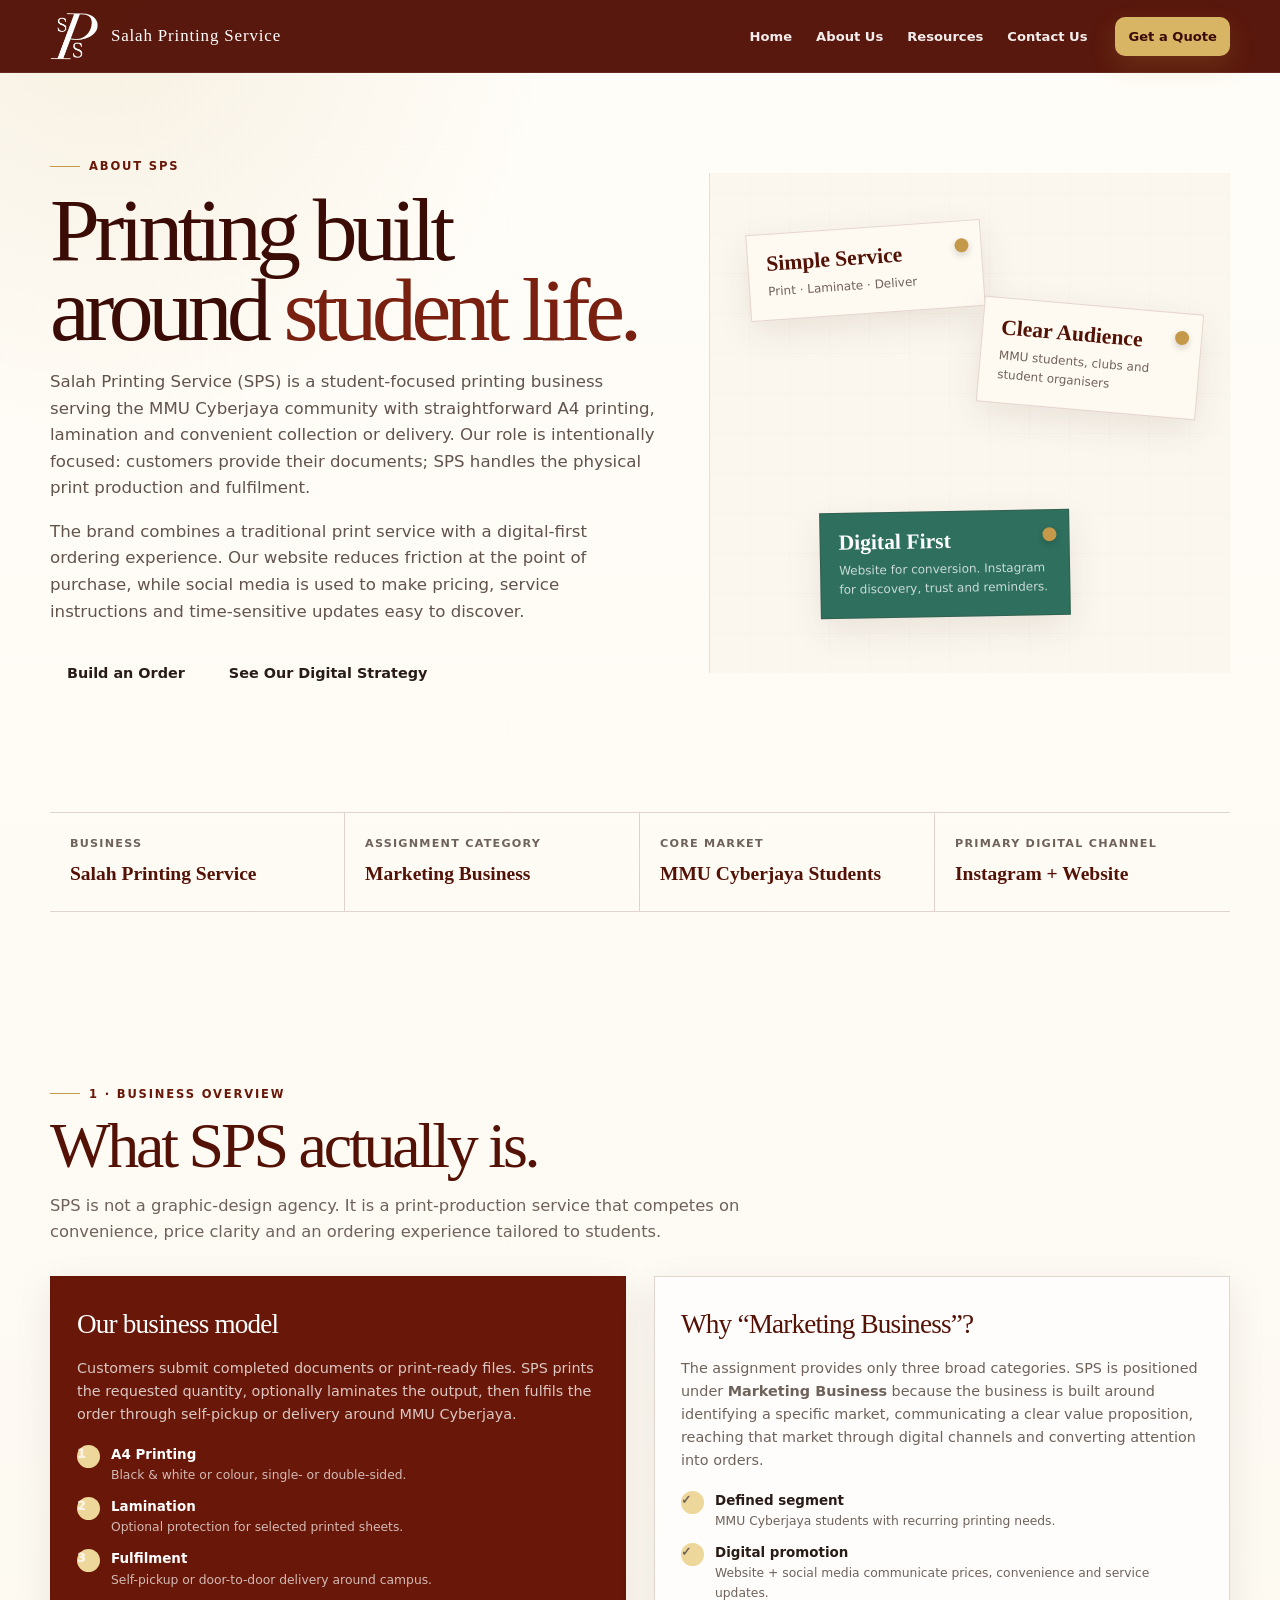
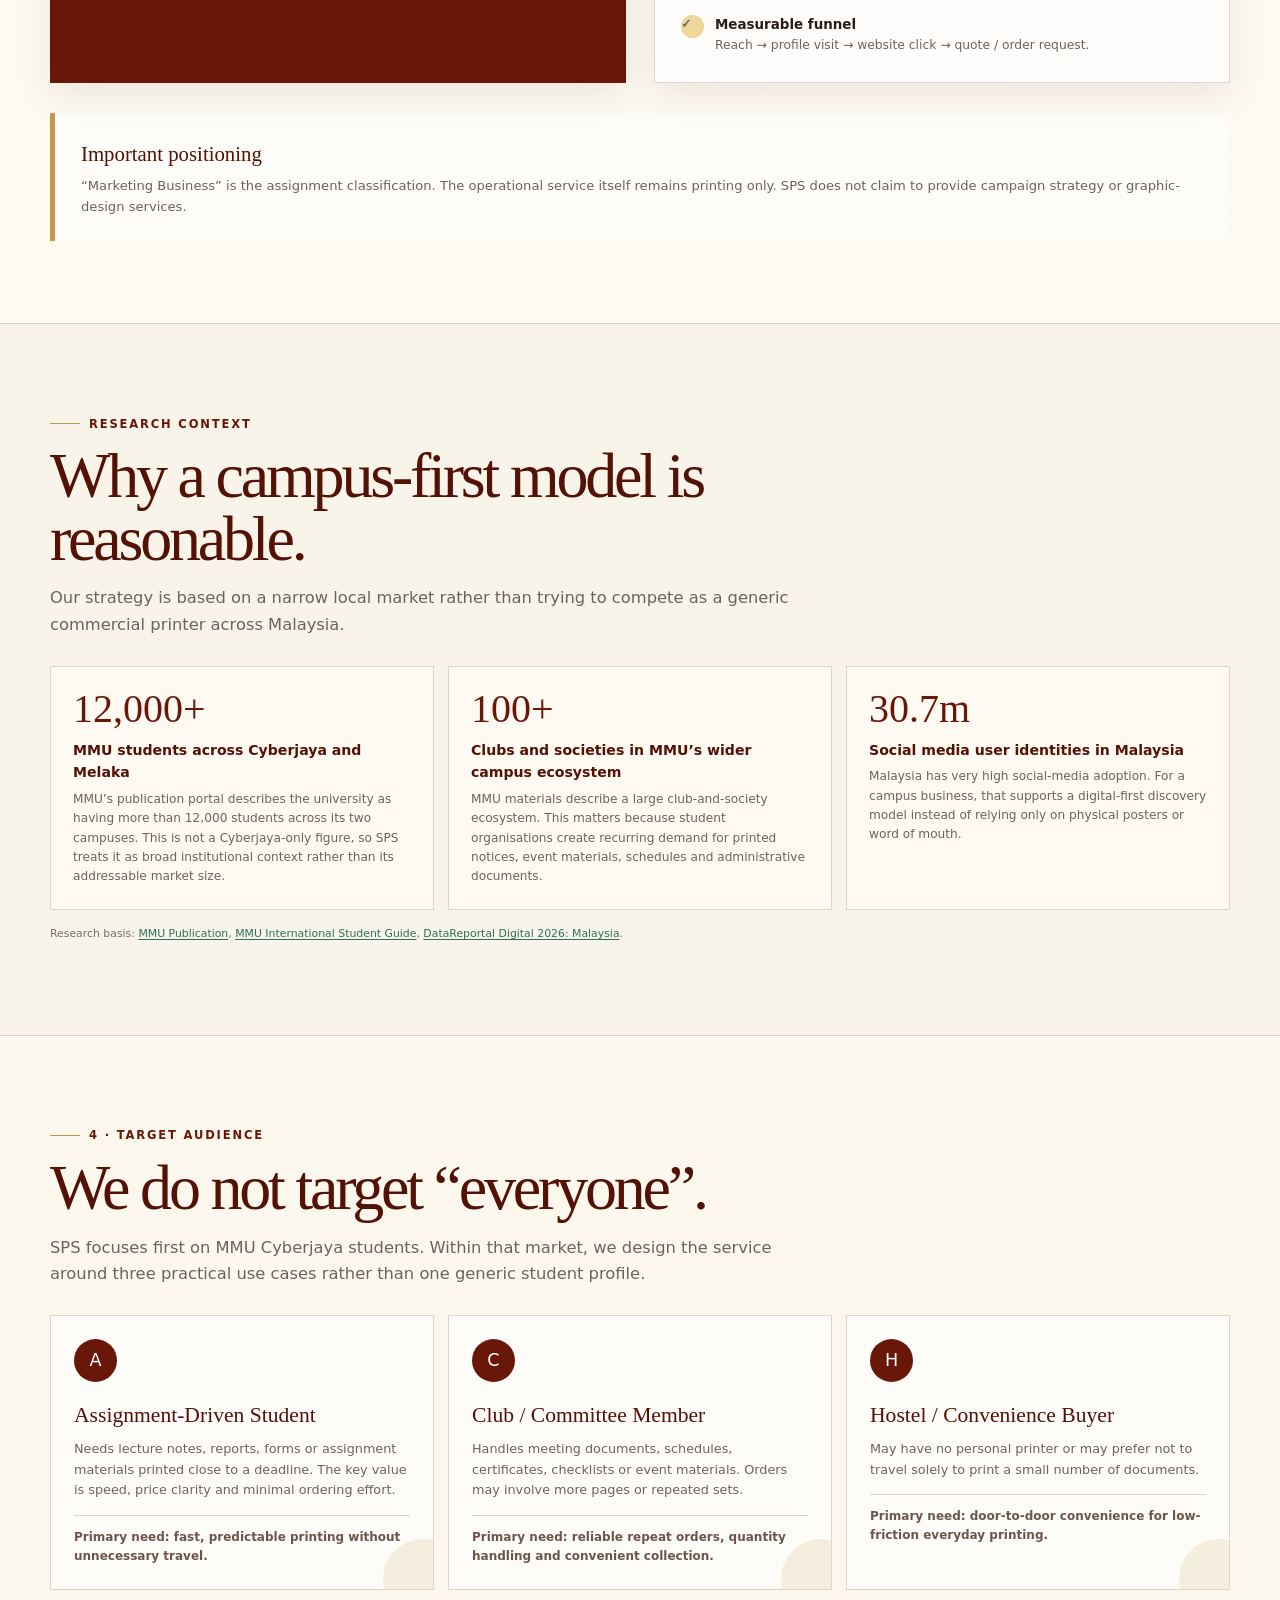
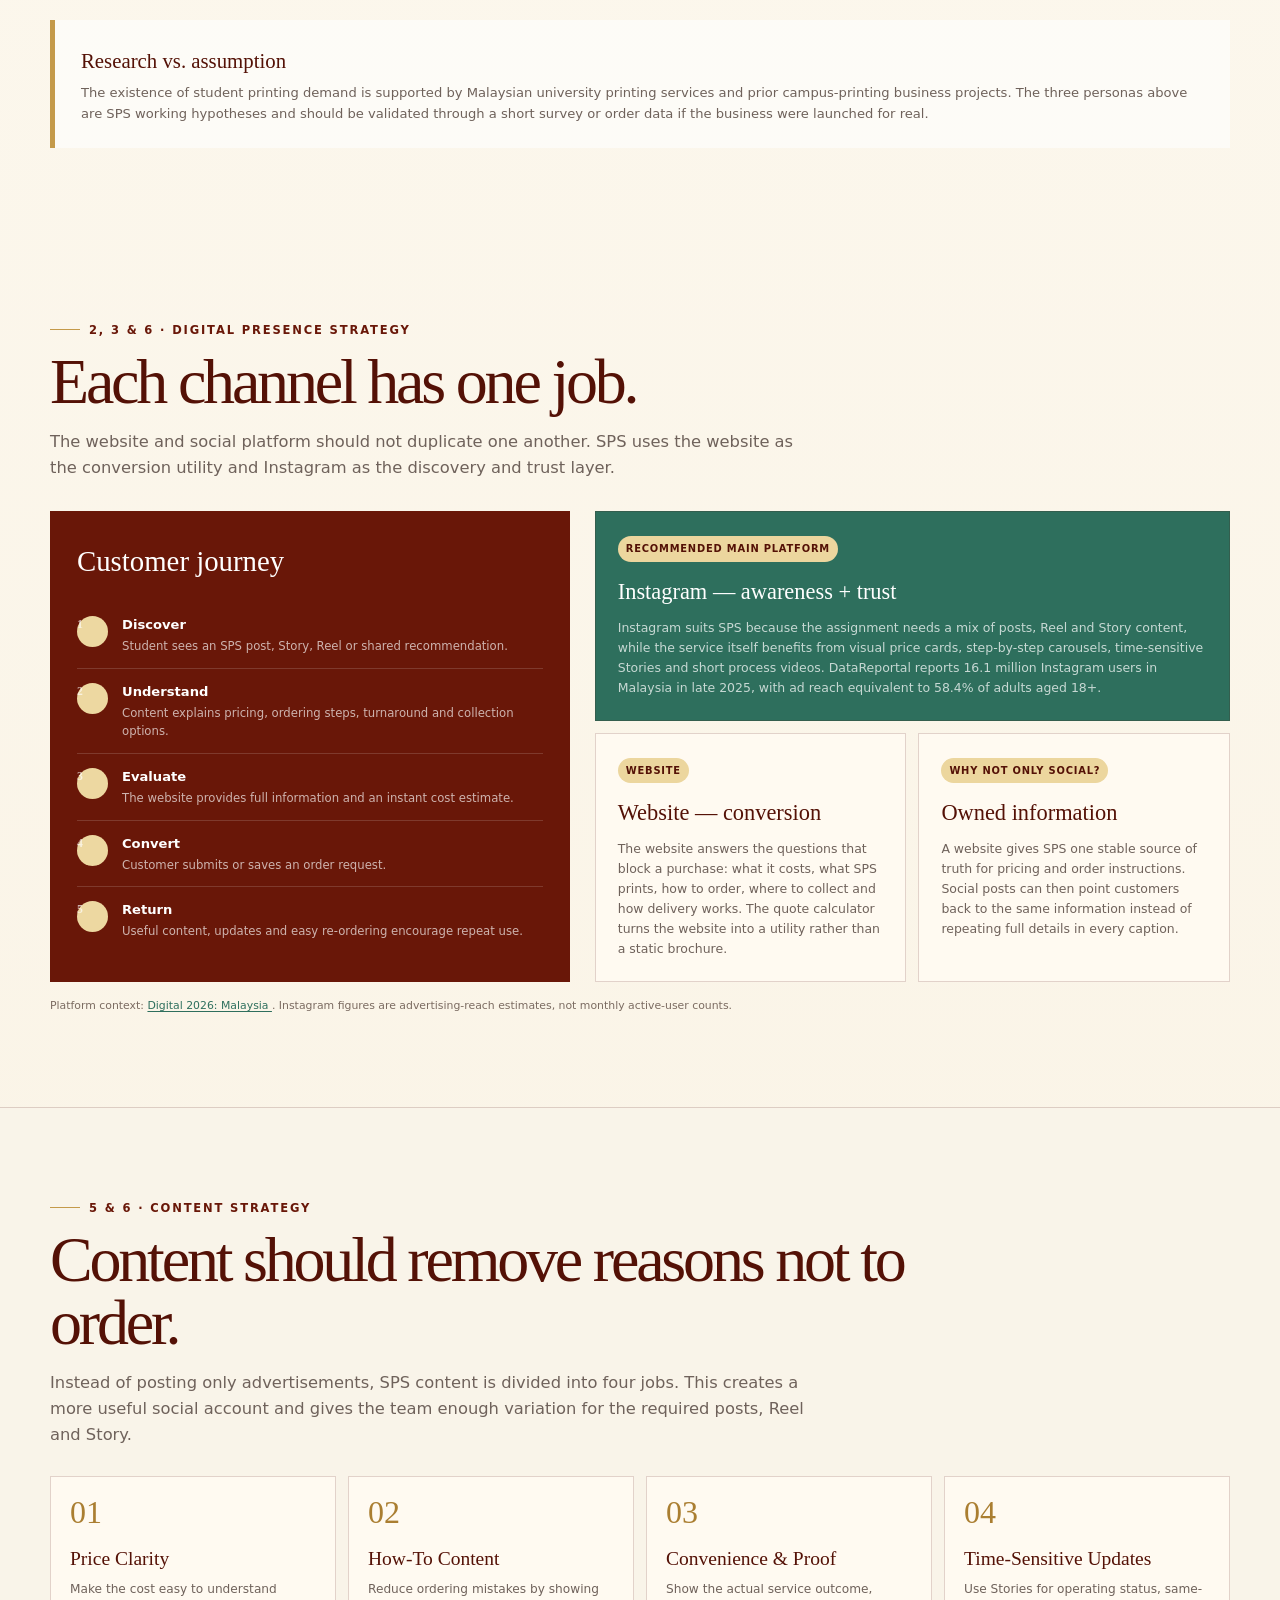
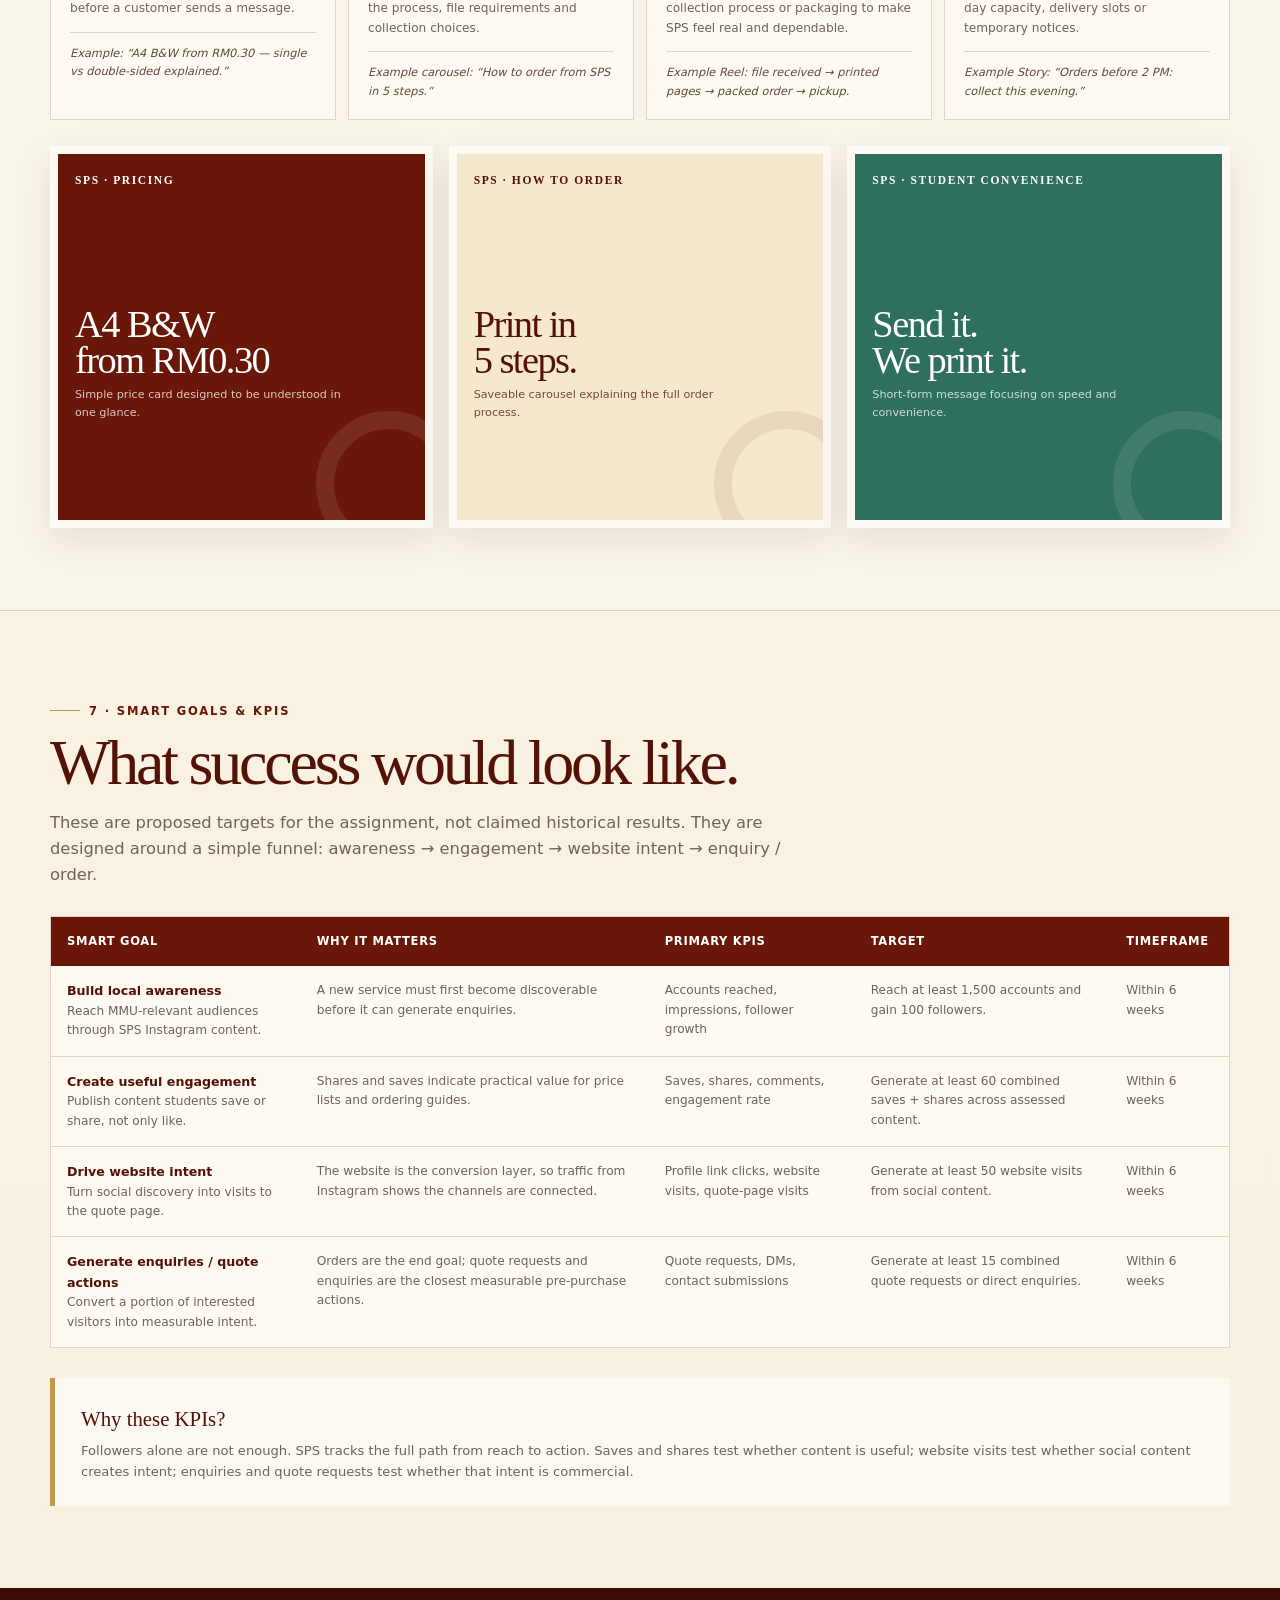
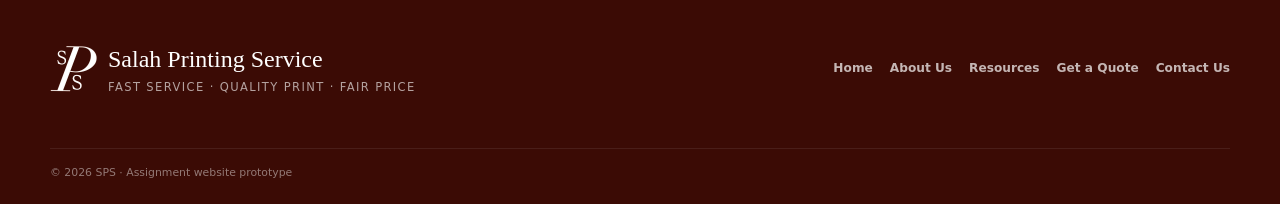
==== commit 5006d770: "deleted a section" ====
--- a/about.html
+++ b/about.html
@@ -1590,36 +1590,6 @@
       </div>
     </section>
 
-    <section class="section research-band">
-      <div class="container">
-        <span class="kicker">What We Deliberately Leave Out</span>
-        <h2 class="display" style="font-size:clamp(2.3rem,4vw,4rem);">This is still an About page.</h2>
-        <p class="lead">
-          We use the About page to explain the business, market, audience and digital strategy.
-          We do not put the group-collaboration reflection here because that belongs in the assessment
-          presentation rather than the public-facing business website.
-        </p>
-
-        <div class="two-col">
-          <article class="card">
-            <h3>Included here</h3>
-            <p>
-              Business overview and category, website purpose, recommended social platform, target
-              audience, content strategy, rationale and SMART goals/KPIs.
-            </p>
-          </article>
-
-          <article class="card">
-            <h3>Kept for presentation</h3>
-            <p>
-              The detailed website walkthrough, screenshots of every assessed social post and the
-              group collaboration reflection are better presented in the video/slides, where the
-              lecturer explicitly asks for them.
-            </p>
-          </article>
-        </div>
-      </div>
-    </section>
   </main>
 
   <footer>
